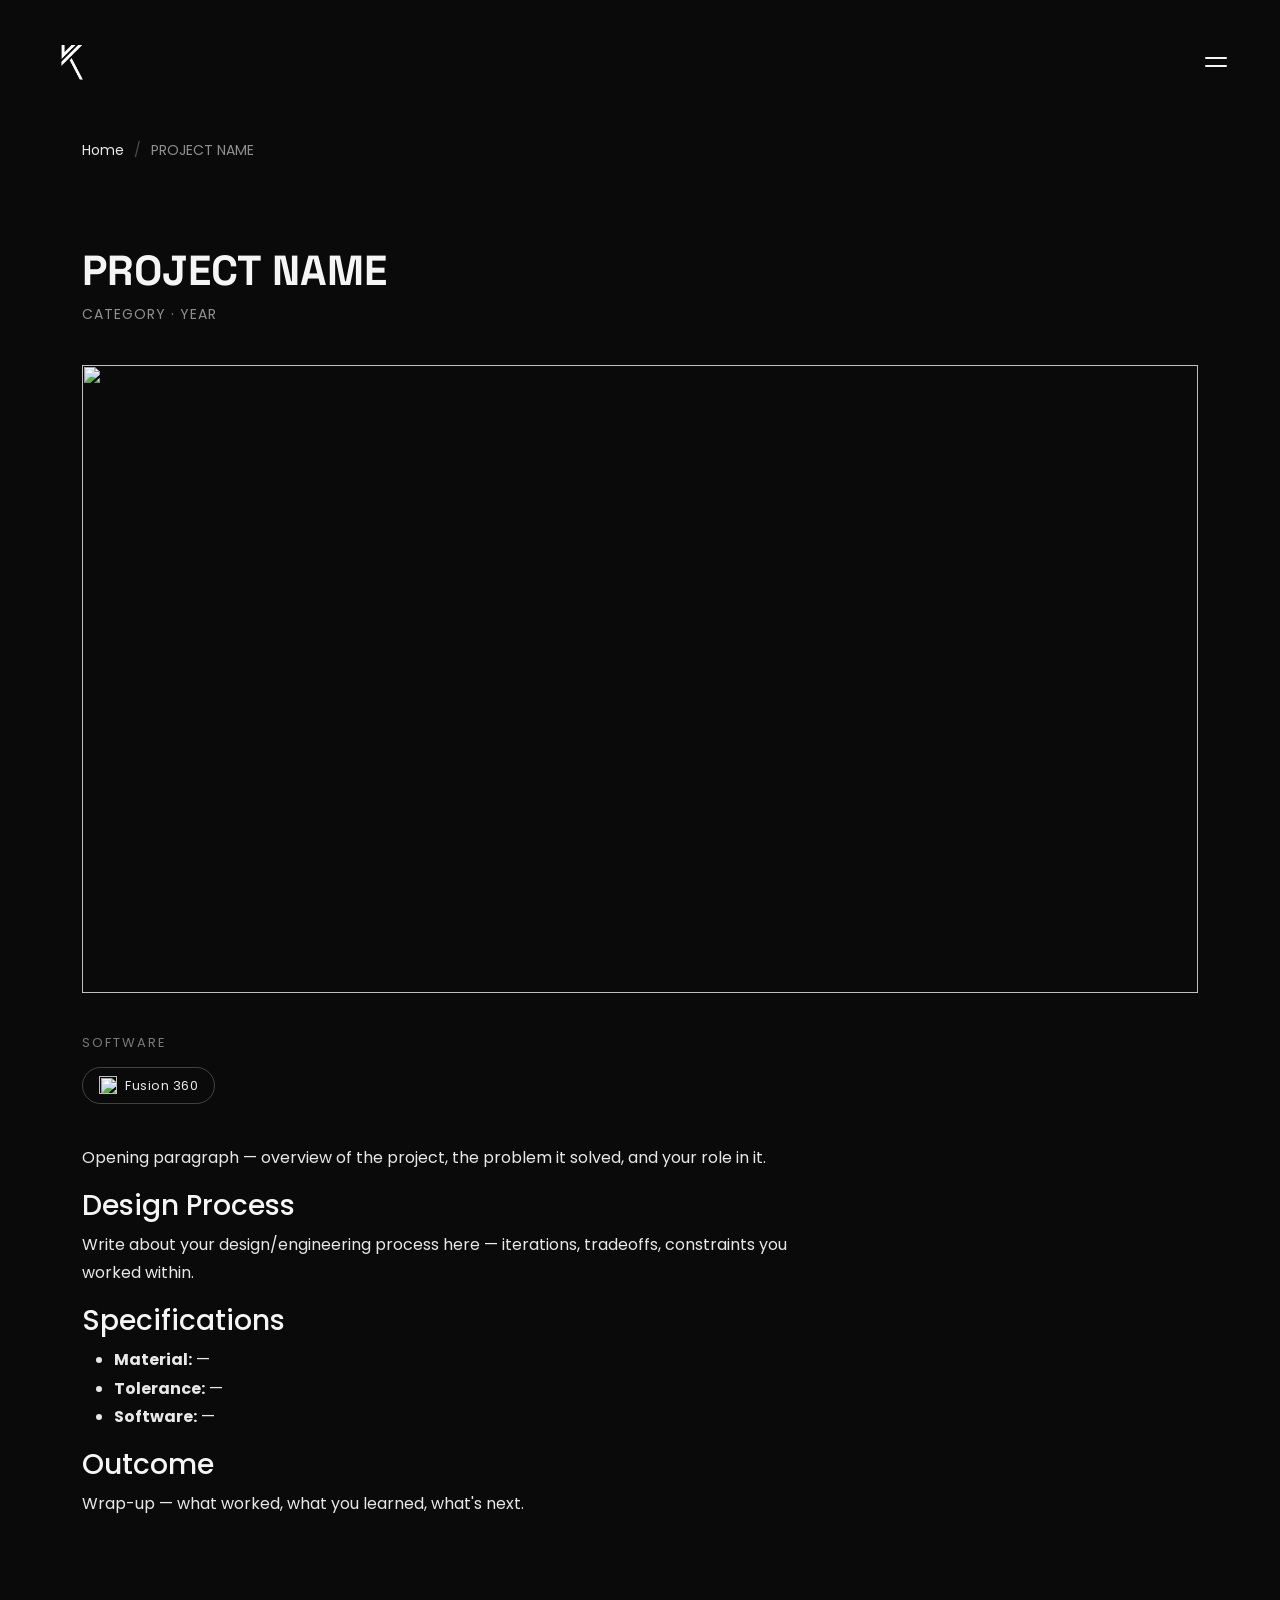
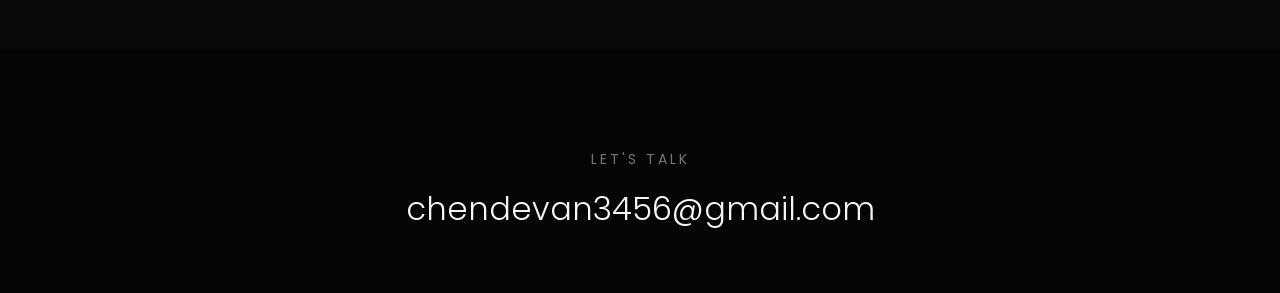
==== projects/meche-1.html @ ee8c054a "Adding New Section" ====
<!DOCTYPE html>
<html lang="en">

<head>
  <meta charset="utf-8">
  <meta content="width=device-width, initial-scale=1.0" name="viewport">
  <title>PROJECT NAME - Devan Chen - Portfolio</title>

  <!-- Favicons -->
  <link href="../assets/img/favicon.png" rel="icon">

  <!-- Fonts -->
  <link href="https://fonts.googleapis.com" rel="preconnect">
  <link href="https://fonts.googleapis.com/css2?family=Space+Grotesk:wght@400;500;700&display=swap" rel="stylesheet">
  <link href="https://fonts.gstatic.com" rel="preconnect" crossorigin>
  <link href="https://fonts.googleapis.com/css2?family=Poppins:ital,wght@0,100;0,200;0,300;0,400;0,500;0,600;0,700;0,800;0,900;1,100;1,200;1,300;1,400;1,500;1,600;1,700;1,800;1,900&display=swap" rel="stylesheet">

  <!-- Vendor CSS Files -->
  <link href="../assets/vendor/bootstrap/css/bootstrap.min.css" rel="stylesheet">
  <link href="../assets/vendor/bootstrap-icons/bootstrap-icons.css" rel="stylesheet">
  <link href="../assets/vendor/aos/aos.css" rel="stylesheet">

  <!-- Main CSS File -->
  <link href="../assets/css/main.css" rel="stylesheet">
</head>

<body>

  <header id="header" class="header">
    <div class="header-inner">
      <a href="../index.html" class="logo">
        <img src="../assets/img/logo.png" alt="Devan Chen">
      </a>

      <button id="menuToggle" class="menu-toggle" aria-label="Menu">
        <svg width="32" height="32" viewBox="0 0 32 32">
          <line class="line line1" x1="6" y1="12" x2="26" y2="12"></line>
          <line class="line line2" x1="6" y1="20" x2="26" y2="20"></line>
        </svg>
      </button>
    </div>
  </header>

  <div id="menuOverlay" class="menu-overlay">
    <nav class="overlay-nav">
      <a href="../index.html#hero">Home</a>
      <a href="../index.html#meche-projects">MechE</a>
      <a href="../index.html#portfolio">CGI</a>
      <a href="../index.html#footer">Contact</a>
    </nav>
  </div>


  <main class="main">

    <div class="page-title">
      <div class="container">
        <nav class="breadcrumbs">
          <ol>
            <li><a href="../index.html">Home</a></li>
            <li class="current">PROJECT NAME</li>
          </ol>
        </nav>
      </div>
    </div>

    <section class="project-detail section">
      <div class="container">

        <h1 class="project-detail-title">PROJECT NAME</h1>
        <p class="project-detail-meta">CATEGORY &middot; YEAR</p>

        <div class="project-detail-hero">
          <img src="../assets/img/portfolio/PROJECT-still.jpg" alt="">
        </div>

        <div class="project-detail-software">
          <span class="software-label">Software</span>
          <div class="software-list">
            <a href="https://www.autodesk.com/products/fusion-360" target="_blank" rel="noopener" class="software-pill">
              <img src="../assets/img/icons/Fusion360.svg" alt="">
              <span>Fusion 360</span>
            </a>
            <!-- add one <a class="software-pill"> per software used -->
          </div>
        </div>

        <div class="project-detail-body">
          <p>
            Opening paragraph — overview of the project, the problem it solved, and your role in it.
          </p>

          <h3 class="project-detail-subhead">Design Process</h3>
          <p>
            Write about your design/engineering process here — iterations, tradeoffs, constraints you worked within.
          </p>

          <h3 class="project-detail-subhead">Specifications</h3>
          <ul class="project-detail-specs">
            <li><strong>Material:</strong> —</li>
            <li><strong>Tolerance:</strong> —</li>
            <li><strong>Software:</strong> —</li>
          </ul>

          <h3 class="project-detail-subhead">Outcome</h3>
          <p>
            Wrap-up — what worked, what you learned, what's next.
          </p>
        </div>

        <div class="project-detail-gallery">
          <img src="../assets/img/portfolio/PROJECT-gallery-1.jpg" alt="">
          <img src="../assets/img/portfolio/PROJECT-gallery-2.jpg" alt="">
          <!-- add as many <img> lines as needed, no limit -->
        </div>

      </div>
    </section>

  </main>

  <footer id="footer" class="footer" data-aos="fade-up">
    <div class="container">
      <div class="footer-contact">
        <p>Let's talk</p>
        <a href="mailto:chendevan3456@gmail.com">chendevan3456@gmail.com</a>
      </div>
    </div>
  </footer>

  <a href="#" id="scroll-top" class="scroll-top d-flex align-items-center justify-content-center"><i class="bi bi-arrow-up-short"></i></a>

  <div id="preloader"></div>

  <script src="../assets/vendor/bootstrap/js/bootstrap.bundle.min.js"></script>
  <script src="../assets/vendor/aos/aos.js"></script>
  <script src="../assets/js/main.js"></script>

</body>

</html>
---- assets/css/main.css ----
/* Fonts */
:root {
  --default-font: "Poppins", sans-serif;
  --heading-font: "Poppins", sans-serif;
}

/* Global Colors - The following color variables are used throughout the website. Updating them here will change the color scheme of the entire website */
:root {
  --background-color: #0a0a0a;
  --default-color: #e8e8e8;
  --heading-color: #f5f5f5;
  --accent-color: #ffffff;
  --surface-color: #141414;
  --contrast-color: #0a0a0a;
}

/* Color Presets - These classes override global colors when applied to any section or element, providing reuse of the sam color scheme. */

.light-background {
  --background-color: #141414;
  --surface-color: #1a1a1a;
}

.dark-background {
  --background-color: #0a0a0a;
  --default-color: #e8e8e8;
  --heading-color: #f5f5f5;
  --surface-color: #141414;
  --contrast-color: #0a0a0a;
}

/* Smooth scroll */
:root {
  scroll-behavior: smooth;
}

#updates {
  --background-color: #161616;
}

#footer {
  --background-color: #050505;
}

/*--------------------------------------------------------------
# General Styling & Shared Classes
--------------------------------------------------------------*/
body {
  color: var(--default-color);
  background-color: var(--background-color);
  font-family: var(--default-font);
}

a {
  color: var(--accent-color);
  text-decoration: none;
  transition: 0.3s;
}

a:hover {
  color: color-mix(in srgb, var(--accent-color), transparent 25%);
  text-decoration: none;
}

h1,
h2,
h3,
h4,
h5,
h6 {
  color: var(--heading-color);
  font-family: var(--heading-font);
}

/*--------------------------------------------------------------
# Global Header
--------------------------------------------------------------*/
.header {
  position: absolute;
  top: 0;
  left: 0;
  width: 100%;
  z-index: 1002;
  padding: 30px 40px;
}

.header .header-inner {
  display: flex;
  align-items: center;
  justify-content: space-between;
}

.header .logo img {
  height: 64px;
  display: block;
}

/*-----------
Menu
-----------*/
.menu-toggle {
  background: none;
  border: none;
  cursor: pointer;
  padding: 8px;
  z-index: 1001;
  position: relative;
}

.menu-toggle .line {
  stroke: var(--heading-color);
  stroke-width: 2;
  stroke-linecap: round;
  transform-box: fill-box;
  transform-origin: center;
  transition: transform 0.4s ease, opacity 0.4s ease;
}

/* X state, applied when toggle has .active */
.menu-toggle.active .line1 {
  transform: translateY(4px) rotate(45deg);
}

.menu-toggle.active .line2 {
  transform: translateY(-4px) rotate(-45deg);
}


.menu-overlay {
  position: fixed;
  inset: 0;
  background: var(--background-color);
  z-index: 1000;
  display: flex;
  align-items: center;
  justify-content: center;
  opacity: 0;
  visibility: hidden;
  transition: opacity 0.5s ease, visibility 0.5s ease;
}

.menu-overlay.active {
  opacity: 1;
  visibility: visible;
}

.overlay-nav {
  display: flex;
  flex-direction: column;
  align-items: center;
  gap: 30px;
}

.overlay-nav a {
  font-size: 42px;
  font-weight: 300;
  letter-spacing: 2px;
  text-transform: uppercase;
  color: var(--heading-color);
  opacity: 0;
  transform: translateY(20px);
  transition: opacity 0.5s ease, transform 0.5s ease, color 0.3s ease;
}

.overlay-nav a:hover {
  color: color-mix(in srgb, var(--heading-color), transparent 40%);
}

.menu-overlay.active .overlay-nav a {
  opacity: 1;
  transform: translateY(0);
}

.menu-overlay.active .overlay-nav a:nth-child(1) { transition-delay: 0.1s; }
.menu-overlay.active .overlay-nav a:nth-child(2) { transition-delay: 0.2s; }
.menu-overlay.active .overlay-nav a:nth-child(3) { transition-delay: 0.3s; }


/*-----------
Sidebar
-----------*/
.edge-sidebar {
  position: fixed;
  top: 50%;
  left: 0;
  transform: translate(-100%, -50%);
  display: flex;
  flex-direction: column;
  gap: 24px;
  padding: 20px 14px;
  background: color-mix(in srgb, var(--background-color), transparent 40%);
  border-radius: 0 8px 8px 0;
  z-index: 998;
  transition: transform 0.4s ease;
}

.edge-sidebar.visible {
  transform: translate(0, -50%);
}

.edge-sidebar a {
  font-size: 20px;
  color: var(--default-color);
  transition: color 0.3s ease;
}

.edge-sidebar a:hover {
  color: var(--heading-color);
}

.edge-sidebar {
  background: color-mix(in srgb, var(--background-color), transparent 40%);
  backdrop-filter: blur(10px);
  -webkit-backdrop-filter: blur(10px); /* Safari support */
}


/*--------------------------------------------------------------
# Global Footer
--------------------------------------------------------------*/
.footer {
  color: var(--default-color);
  background-color: var(--background-color);
  padding: 100px 0 60px 0;
  position: relative;
  text-align: center;
}

.footer-contact p {
  font-size: 14px;
  letter-spacing: 3px;
  text-transform: uppercase;
  color: color-mix(in srgb, var(--default-color), transparent 50%);
  margin-bottom: 15px;
}

.footer-contact a {
  font-size: 32px;
  font-weight: 300;
  color: var(--heading-color);
  transition: 0.3s;
}

.footer-contact a:hover {
  color: color-mix(in srgb, var(--heading-color), transparent 30%);
}

@media (max-width: 768px) {
  .footer-contact a {
    font-size: 22px;
  }
}
/*--------------------------------------------------------------
# Preloader
--------------------------------------------------------------*/
#preloader {
  position: fixed;
  inset: 0;
  z-index: 999999;
  overflow: hidden;
  background: var(--background-color);
  transition: all 0.6s ease-out;
}

#preloader:before {
  content: "";
  position: fixed;
  top: calc(50% - 30px);
  left: calc(50% - 30px);
  border: 6px solid #ffffff;
  border-color: var(--accent-color) transparent var(--accent-color) transparent;
  border-radius: 50%;
  width: 60px;
  height: 60px;
  animation: animate-preloader 1.5s linear infinite;
}

@keyframes animate-preloader {
  0% {
    transform: rotate(0deg);
  }

  100% {
    transform: rotate(360deg);
  }
}

/*--------------------------------------------------------------
# Scroll Top Button
--------------------------------------------------------------*/
.scroll-top {
  position: fixed;
  visibility: hidden;
  opacity: 0;
  right: 15px;
  bottom: -15px;
  z-index: 99999;
  background-color: var(--accent-color);
  width: 44px;
  height: 44px;
  border-radius: 50px;
  transition: all 0.4s;
}

.scroll-top i {
  font-size: 24px;
  color: var(--contrast-color);
  line-height: 0;
}

.scroll-top:hover {
  background-color: color-mix(in srgb, var(--accent-color), transparent 20%);
  color: var(--contrast-color);
}

.scroll-top.active {
  visibility: visible;
  opacity: 1;
  bottom: 15px;
}

/*--------------------------------------------------------------
# Disable aos animation delay on mobile devices
--------------------------------------------------------------*/
@media screen and (max-width: 768px) {
  [data-aos-delay] {
    transition-delay: 0 !important;
  }
}

/*--------------------------------------------------------------
# Global Page Titles & Breadcrumbs
--------------------------------------------------------------*/
.page-title {
  color: var(--default-color);
  background-color: var(--background-color);
  padding: 25px 0;
  padding-top: 140px;
  position: relative;
}

.page-title h1 {
  font-size: 24px;
  font-weight: 700;
}

.page-title .breadcrumbs ol {
  display: flex;
  flex-wrap: wrap;
  list-style: none;
  padding: 0;
  margin: 0;
  font-size: 14px;
  font-weight: 400;
}

.page-title .breadcrumbs ol li+li {
  padding-left: 10px;
}

.page-title .breadcrumbs ol li+li::before {
  content: "/";
  display: inline-block;
  padding-right: 10px;
  color: color-mix(in srgb, var(--default-color), transparent 70%);
}

/*--------------------------------------------------------------
# Global Sections
--------------------------------------------------------------*/
section,
.section {
  color: var(--default-color);
  background-color: var(--background-color);
  padding: 60px 0;
  overflow: clip;
}

/*--------------------------------------------------------------
# Global Section Titles
--------------------------------------------------------------*/
.section-title {
  padding-bottom: 60px;
  position: relative;
}

.section-title h2 {
  font-size: 32px;
  font-weight: 700;
  margin-bottom: 20px;
  padding-bottom: 20px;
  position: relative;
}

.section-title h2:after {
  content: "";
  position: absolute;
  display: block;
  width: 50px;
  height: 3px;
  background: var(--accent-color);
  left: 0;
  bottom: 0;
}

.section-title p {
  margin-bottom: 0;
}





/*--------------------------------------------------------------
# Hero Section
--------------------------------------------------------------*/
.hero {
  width: 100%;
  min-height: 100vh;
  position: relative;
  padding: 80px 0;
  display: flex;
  align-items: center;
  justify-content: center;
}

.hero img,
.hero video {
  position: absolute;
  inset: 0;
  display: block;
  width: 100%;
  height: 100%;
  object-fit: cover;
  z-index: 1;
}

.hero:before {
  content: "";
  background: color-mix(in srgb, var(--background-color), transparent 55%);
  position: absolute;
  inset: 0;
  z-index: 2;
}

.hero .container {
  position: relative;
  z-index: 3;
}

.hero h2 {
  font-family: "Space Grotesk", sans-serif;
  font-weight: 700;
  margin: 0;
  font-size: 70px;
  letter-spacing: 1px;
  text-transform: none;
}

.hero p {
  margin: 15px 0 0 0;
  font-size: 20px;
  font-weight: 300;
  letter-spacing: 1px;
}


@media (max-width: 768px) {
  .hero h2 {
    font-size: 32px;
  }

  .hero p {
    font-size: 20px;
  }
}

.role-cycle {
  position: relative;
  display: inline-block;
  min-width: 240px;
  height: 1.3em;
  vertical-align: bottom;
}

.role-cycle .role {
  position: absolute;
  left: 0;
  top: 0;
  white-space: nowrap;
  border-bottom: 2px solid var(--accent-color);
  clip-path: inset(0 100% 0 0);
  opacity: 0;
  animation: role-cycle 6s linear infinite;
}

.role-cycle .role:nth-child(1) { animation-delay: 0s; }
.role-cycle .role:nth-child(2) { animation-delay: 3s; }

@keyframes role-cycle {
  0%   { clip-path: inset(0 100% 0 0); opacity: 1; }
  12%  { clip-path: inset(0 0 0 0);    opacity: 1; }
  37%  { clip-path: inset(0 0 0 0);    opacity: 1; }
  50%  { clip-path: inset(0 0 0 100%); opacity: 1; }
  51%  { opacity: 0; }
  100% { opacity: 0; }
}


/*--------------------------------------------------------------
# Skills Section
--------------------------------------------------------------*/
.skill-scroll {
  overflow-x: auto;
  overflow-y: hidden;
  scrollbar-width: none; /* hides scrollbar on Firefox */
}

.skill-scroll::-webkit-scrollbar {
  display: none; /* hides scrollbar on Chrome/Safari */
}

.skill-tags {
  display: flex;
  flex-wrap: nowrap;
  gap: 14px;
  width: max-content;
  padding: 4px 2px;
}

.skill-tag {
  padding: 10px 22px;
  border: 1px solid color-mix(in srgb, var(--default-color), transparent 70%);
  border-radius: 30px;
  font-size: 14px;
  letter-spacing: 1px;
  text-transform: uppercase;
  color: var(--default-color);
  white-space: nowrap;
  transition: all 0.3s ease;
}

.skill-tag:hover {
  border-color: var(--accent-color);
  color: var(--heading-color);
}


/*--------------------------------------------------------------
#  Section
--------------------------------------------------------------*/

.project-tile {
  position: relative;
  display: block;
  overflow: hidden;
  aspect-ratio: 16 / 10;
}

.project-still,
.project-video {
  position: absolute;
  inset: 0;
  width: 100%;
  height: 100%;
  object-fit: cover;
  transition: opacity 0.4s ease;
}

.project-video {
  opacity: 0;
}

.project-tile:hover .project-still {
  opacity: 0;
}

.project-tile:hover .project-video {
  opacity: 1;
}

.project-overlay {
  position: absolute;
  inset: 0;
  display: flex;
  align-items: flex-end;
  padding: 24px;
  background: linear-gradient(to top, rgba(0,0,0,0.6), transparent 60%);
  opacity: 0;
  transition: opacity 0.4s ease;
}

.project-tile:hover .project-overlay {
  opacity: 1;
}

.project-overlay span {
  font-size: 22px;
  font-weight: 700;
  color: #ffffff;
  text-transform: uppercase;
  letter-spacing: 1px;
}



/*--------------------------------------------------------------
# Updates
--------------------------------------------------------------*/
.update-tile {
  position: relative;
  display: block;
  overflow: hidden;
  aspect-ratio: 4 / 3;
  border-radius: 4px;
}

.update-tile img {
  width: 100%;
  height: 100%;
  object-fit: cover;
  filter: grayscale(40%);
  transition: filter 0.3s ease, transform 0.3s ease;
}

.update-tile:hover img {
  filter: grayscale(0%);
  transform: scale(1.03);
}

.update-info {
  position: absolute;
  bottom: 0;
  left: 0;
  right: 0;
  padding: 14px;
  background: rgba(0,0,0,0.5);
}

.update-date {
  display: block;
  font-size: 11px;
  letter-spacing: 1px;
  text-transform: uppercase;
  color: color-mix(in srgb, var(--default-color), transparent 30%);
  margin-bottom: 4px;
}

.update-info p {
  margin: 0;
  font-size: 14px;
  font-weight: 400;
  color: var(--default-color);
}

/*--------------------------------------------------------------
# Project Detail Page
--------------------------------------------------------------*/
.project-detail-title {
  font-family: "Space Grotesk", sans-serif;
  font-weight: 700;
  font-size: 42px;
  margin-bottom: 8px;
}

.project-detail-meta {
  color: color-mix(in srgb, var(--default-color), transparent 40%);
  font-size: 14px;
  letter-spacing: 1px;
  text-transform: uppercase;
  margin-bottom: 40px;
}

.project-detail-hero {
  width: 100%;
  aspect-ratio: 16 / 9;
  overflow: hidden;
  margin-bottom: 40px;
}

.project-detail-hero video,
.project-detail-hero img {
  width: 100%;
  height: 100%;
  object-fit: cover;
  display: block;
}

.project-detail-body {
  max-width: 720px;
  margin-bottom: 50px;
  font-size: 16px;
  line-height: 1.8;
  color: var(--default-color);
}

.project-detail-gallery {
  display: flex;
  flex-direction: column;
  gap: 20px;
}

.project-detail-gallery img {
  width: 100%;
  display: block;
}


.project-detail-software {
  margin-bottom: 40px;
}

.software-label {
  display: block;
  font-size: 13px;
  letter-spacing: 2px;
  text-transform: uppercase;
  color: color-mix(in srgb, var(--default-color), transparent 50%);
  margin-bottom: 14px;
}

.software-list {
  display: flex;
  flex-wrap: wrap;
  gap: 12px;
}

.software-pill {
  display: flex;
  align-items: center;
  gap: 8px;
  padding: 8px 16px;
  border: 1px solid color-mix(in srgb, var(--default-color), transparent 75%);
  border-radius: 30px;
  transition: all 0.3s ease;
}

.software-pill:hover {
  border-color: var(--accent-color);
  background: color-mix(in srgb, var(--accent-color), transparent 95%);
}

.software-pill img {
  width: 18px;
  height: 18px;
  object-fit: contain;
}

.software-pill span {
  font-size: 13px;
  color: var(--default-color);
  letter-spacing: 0.5px;
}


.breadcrumbs ol li a {
  color: var(--default-color);
  transition: color 0.3s ease;
}

.breadcrumbs ol li a:hover {
  color: var(--heading-color);
}

.breadcrumbs ol li.current {
  color: color-mix(in srgb, var(--default-color), transparent 40%);
}




.project-tile--static img {
  position: absolute;
  inset: 0;
  width: 100%;
  height: 100%;
  object-fit: cover;
}
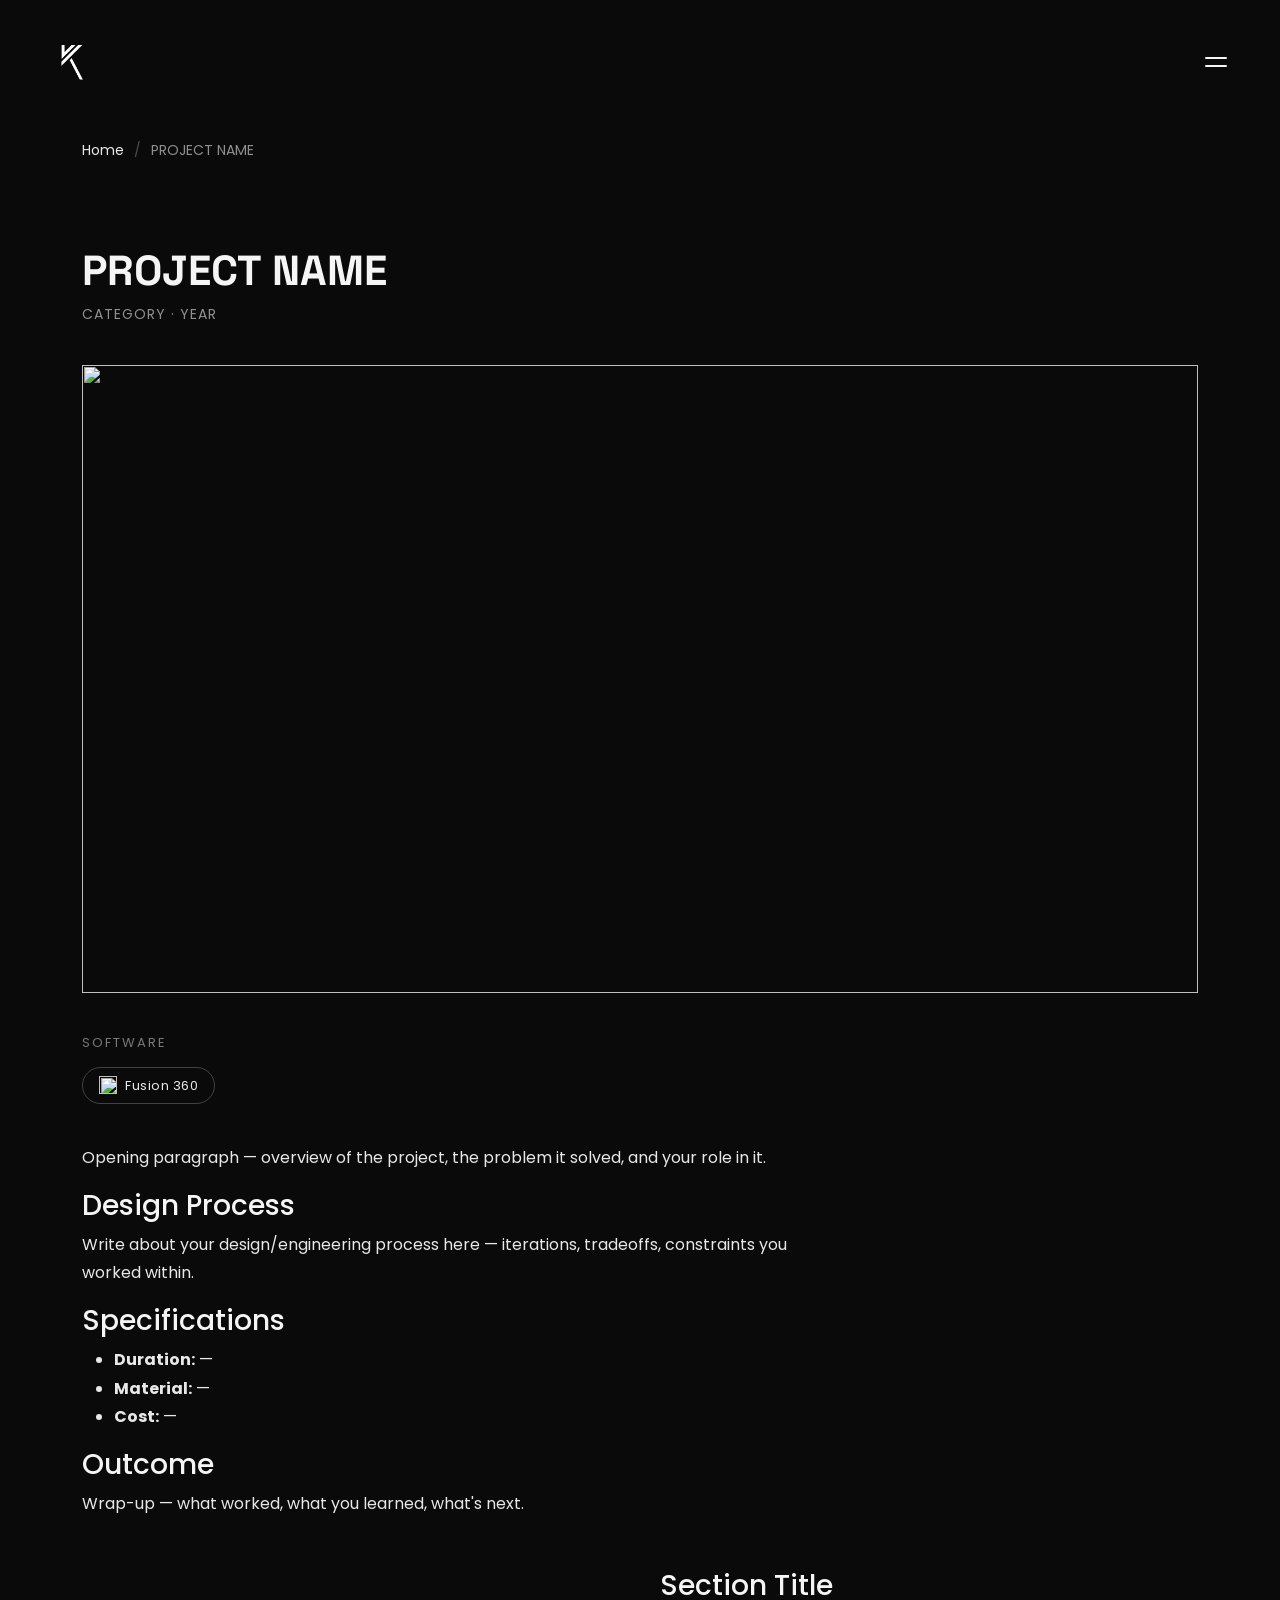
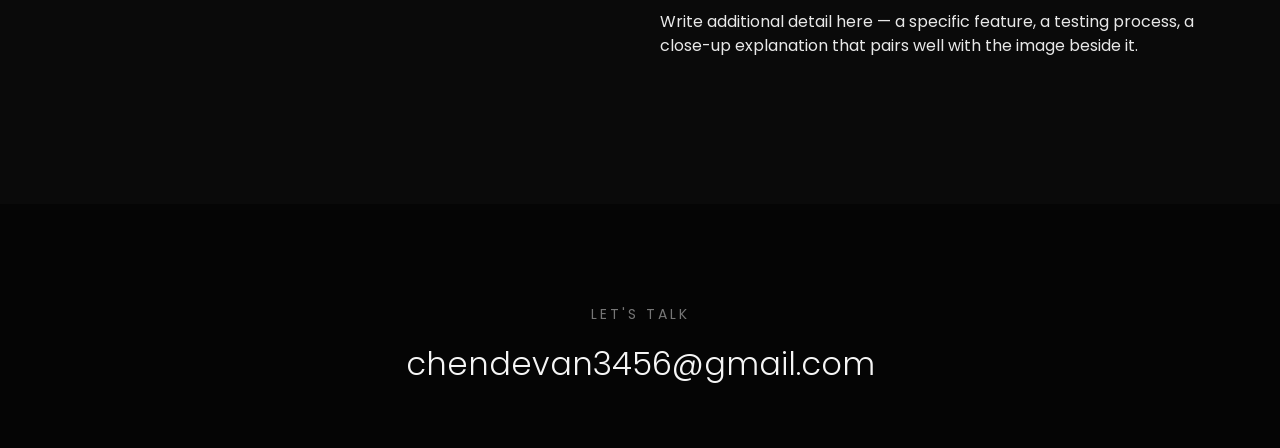
==== commit 152fb461: "Fixed MechE Subpage" ====
--- a/projects/meche-1.html
+++ b/projects/meche-1.html
@@ -89,7 +89,7 @@
           <p>
             Opening paragraph — overview of the project, the problem it solved, and your role in it.
           </p>
-
+          
           <h3 class="project-detail-subhead">Design Process</h3>
           <p>
             Write about your design/engineering process here — iterations, tradeoffs, constraints you worked within.
@@ -97,9 +97,9 @@
 
           <h3 class="project-detail-subhead">Specifications</h3>
           <ul class="project-detail-specs">
+            <li><strong>Duration:</strong> —</li>
             <li><strong>Material:</strong> —</li>
-            <li><strong>Tolerance:</strong> —</li>
-            <li><strong>Software:</strong> —</li>
+            <li><strong>Cost:</strong> —</li>
           </ul>
 
           <h3 class="project-detail-subhead">Outcome</h3>
@@ -107,6 +107,20 @@
             Wrap-up — what worked, what you learned, what's next.
           </p>
         </div>
+
+
+        <div class="project-detail-split">
+          <div class="split-image">
+            <img src="../assets/img/portfolio/PROJECT-split.jpg" alt="">
+          </div>
+          <div class="split-text">
+            <h3 class="project-detail-subhead">Section Title</h3>
+            <p>
+              Write additional detail here — a specific feature, a testing process, a close-up explanation that pairs well with the image beside it.
+            </p>
+          </div>
+        </div>
+
 
         <div class="project-detail-gallery">
           <img src="../assets/img/portfolio/PROJECT-gallery-1.jpg" alt="">
--- a/assets/css/main.css
+++ b/assets/css/main.css
@@ -776,4 +776,30 @@
   width: 100%;
   height: 100%;
   object-fit: cover;
+}
+
+
+
+
+.project-detail-split {
+  display: grid;
+  grid-template-columns: 1fr 1fr;
+  gap: 40px;
+  align-items: center;
+  margin: 50px 0;
+}
+
+.split-image img {
+  width: 100%;
+  display: block;
+}
+
+.split-text .project-detail-subhead {
+  margin-top: 0;
+}
+
+@media (max-width: 768px) {
+  .project-detail-split {
+    grid-template-columns: 1fr;
+  }
 }
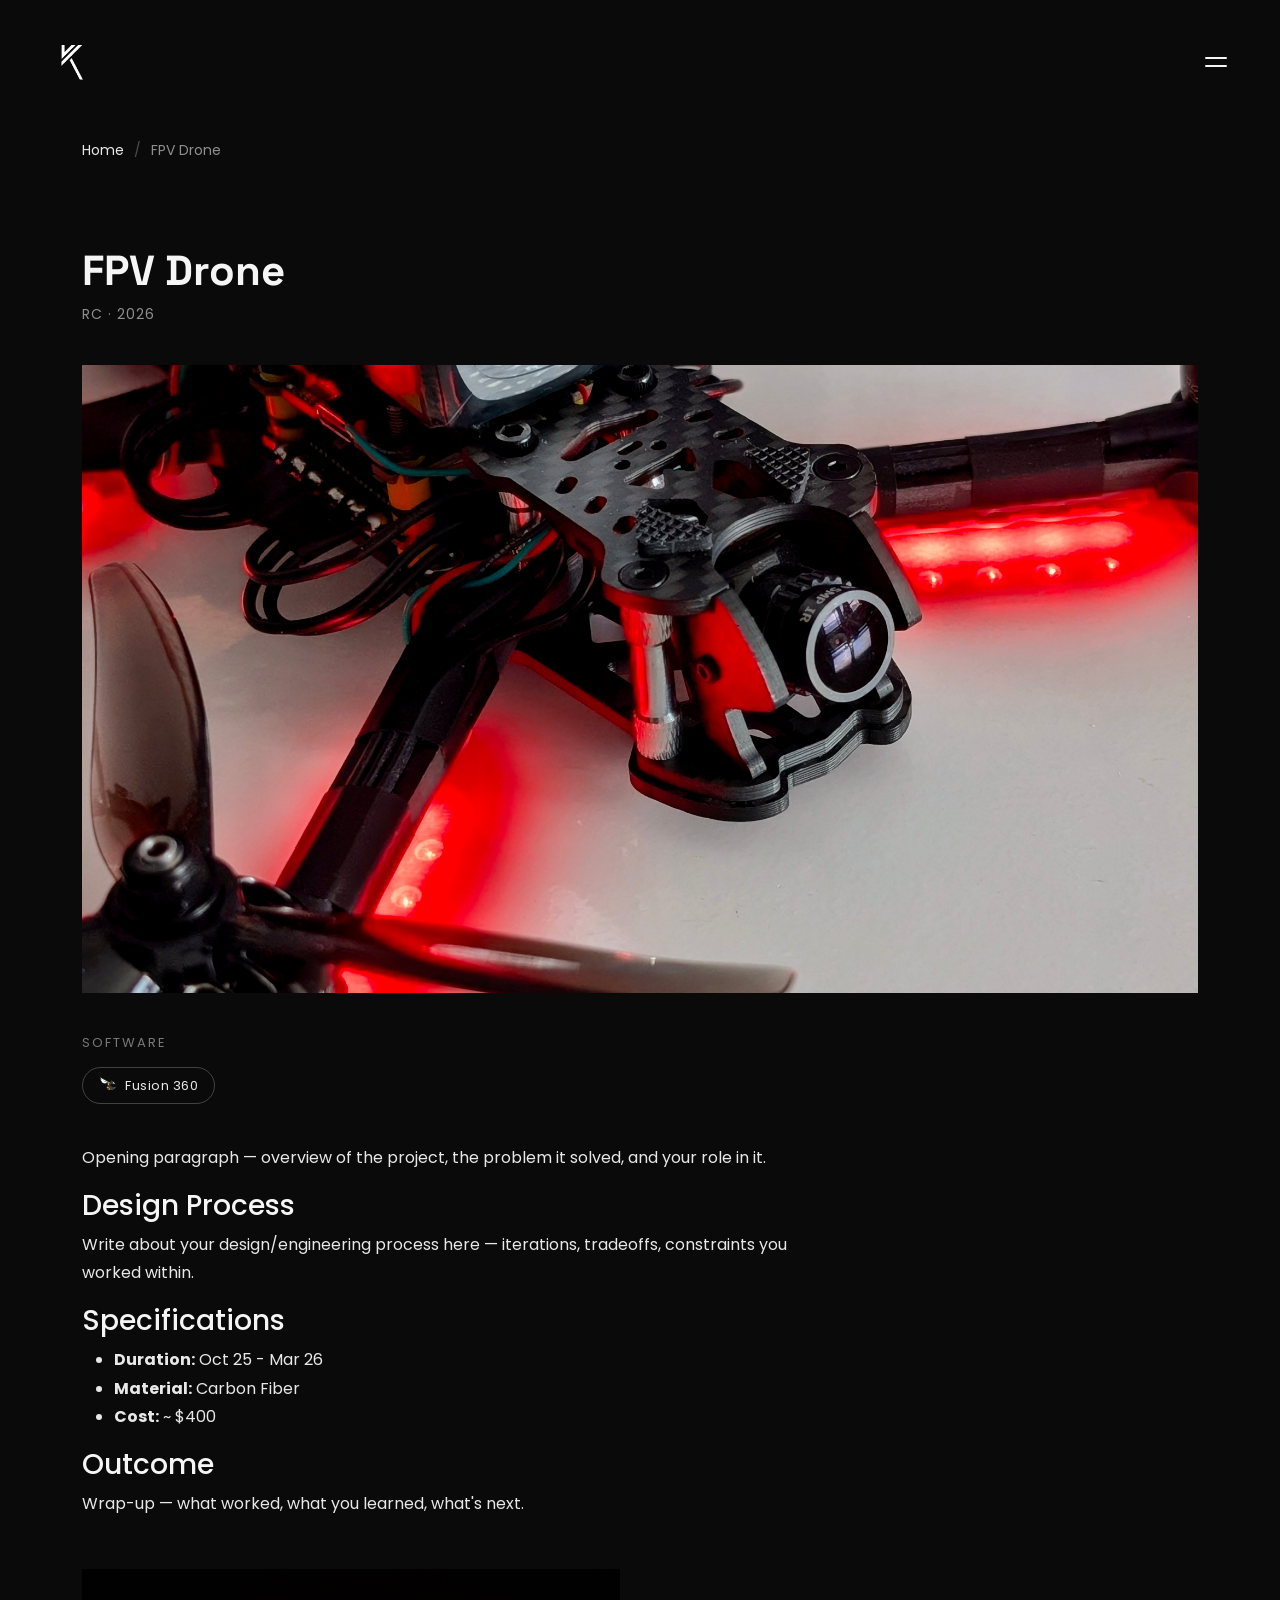
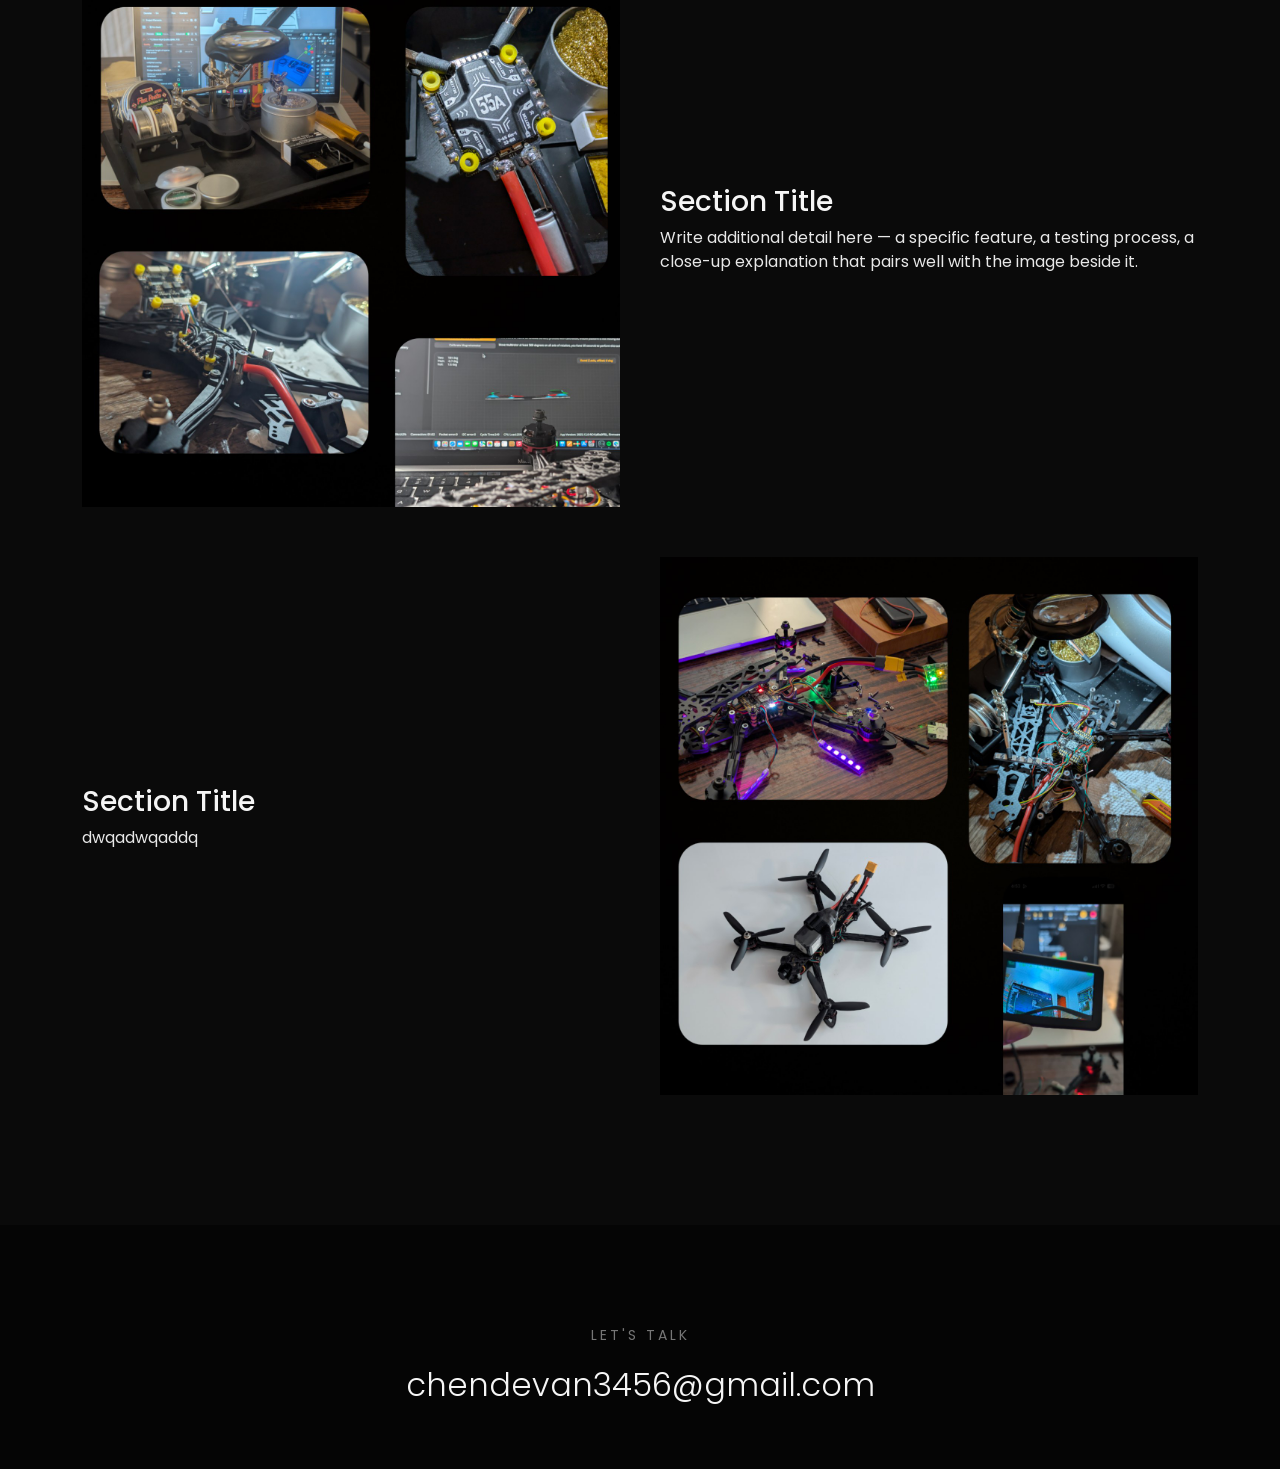
==== commit f37268cf: "Adding MechE P1" ====
--- a/projects/meche-1.html
+++ b/projects/meche-1.html
@@ -4,7 +4,7 @@
 <head>
   <meta charset="utf-8">
   <meta content="width=device-width, initial-scale=1.0" name="viewport">
-  <title>PROJECT NAME - Devan Chen - Portfolio</title>
+  <title>FPV Drone - Devan Chen - Portfolio</title>
 
   <!-- Favicons -->
   <link href="../assets/img/favicon.png" rel="icon">
@@ -58,7 +58,7 @@
         <nav class="breadcrumbs">
           <ol>
             <li><a href="../index.html">Home</a></li>
-            <li class="current">PROJECT NAME</li>
+            <li class="current">FPV Drone</li>
           </ol>
         </nav>
       </div>
@@ -67,18 +67,18 @@
     <section class="project-detail section">
       <div class="container">
 
-        <h1 class="project-detail-title">PROJECT NAME</h1>
-        <p class="project-detail-meta">CATEGORY &middot; YEAR</p>
+        <h1 class="project-detail-title">FPV Drone</h1>
+        <p class="project-detail-meta">RC &middot; 2026</p>
 
         <div class="project-detail-hero">
-          <img src="../assets/img/portfolio/PROJECT-still.jpg" alt="">
+          <img src="../assets/img/portfolio/PROJECT-still-1.jpg" alt="">
         </div>
 
         <div class="project-detail-software">
           <span class="software-label">Software</span>
           <div class="software-list">
-            <a href="https://www.autodesk.com/products/fusion-360" target="_blank" rel="noopener" class="software-pill">
-              <img src="../assets/img/icons/Fusion360.svg" alt="">
+            <a href="https://betaflight.com/" target="_blank" rel="noopener" class="software-pill">
+              <img src="../assets/img/icons/Betaflight.svg" alt="">
               <span>Fusion 360</span>
             </a>
             <!-- add one <a class="software-pill"> per software used -->
@@ -97,9 +97,9 @@
 
           <h3 class="project-detail-subhead">Specifications</h3>
           <ul class="project-detail-specs">
-            <li><strong>Duration:</strong> —</li>
-            <li><strong>Material:</strong> —</li>
-            <li><strong>Cost:</strong> —</li>
+            <li><strong>Duration:</strong> Oct 25 - Mar 26</li>
+            <li><strong>Material:</strong> Carbon Fiber</li>
+            <li><strong>Cost:</strong> ~ $400</li>
           </ul>
 
           <h3 class="project-detail-subhead">Outcome</h3>
@@ -111,7 +111,7 @@
 
         <div class="project-detail-split">
           <div class="split-image">
-            <img src="../assets/img/portfolio/PROJECT-split.jpg" alt="">
+            <img src="../assets/img/portfolio/PROJECT1-split-1.jpg" alt="">
           </div>
           <div class="split-text">
             <h3 class="project-detail-subhead">Section Title</h3>
@@ -120,6 +120,20 @@
             </p>
           </div>
         </div>
+        
+
+        <div class="project-detail-split">
+          <div class="split-text">
+            <h3 class="project-detail-subhead">Section Title</h3>
+            <p>
+              dwqadwqaddq
+            </p>
+          </div>
+          <div class="split-image">
+            <img src="../assets/img/portfolio/PROJECT1-split-2.jpg" alt="">
+          </div>
+        </div>
+
 
 
         <div class="project-detail-gallery">
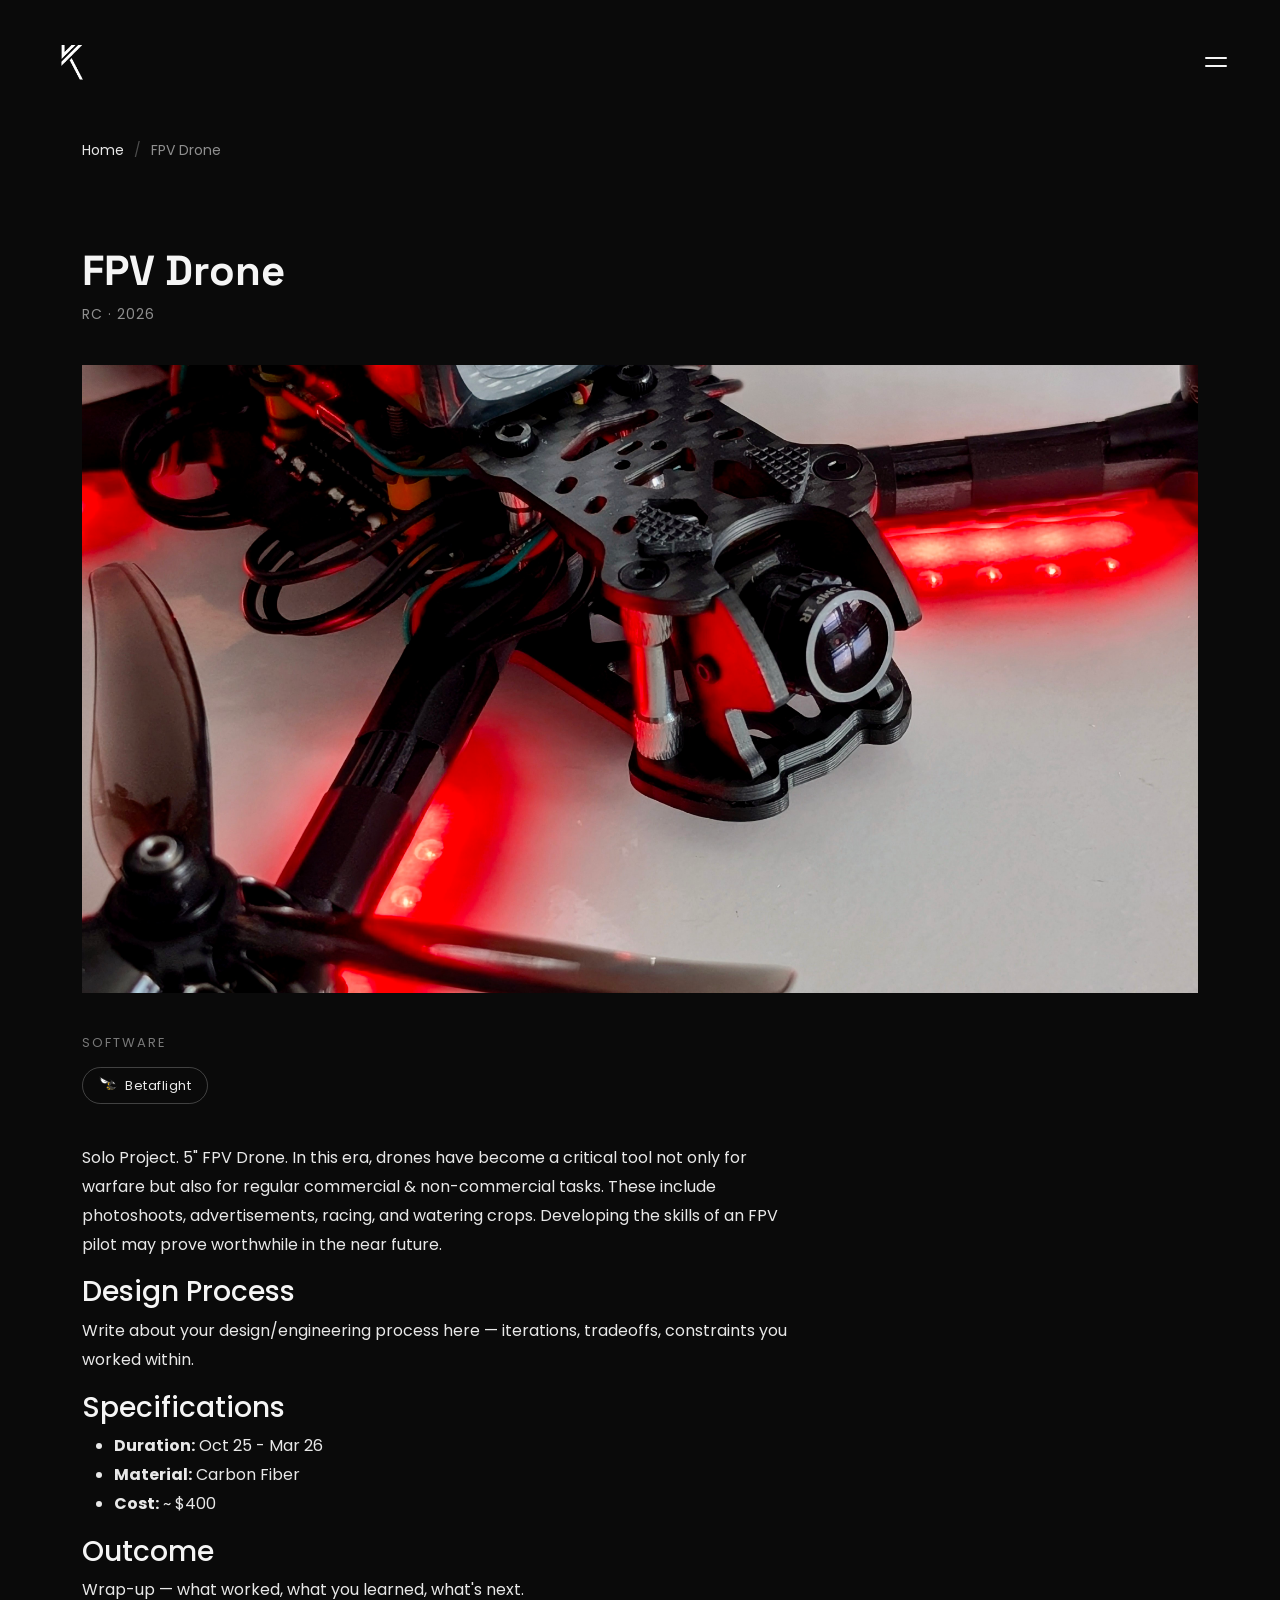
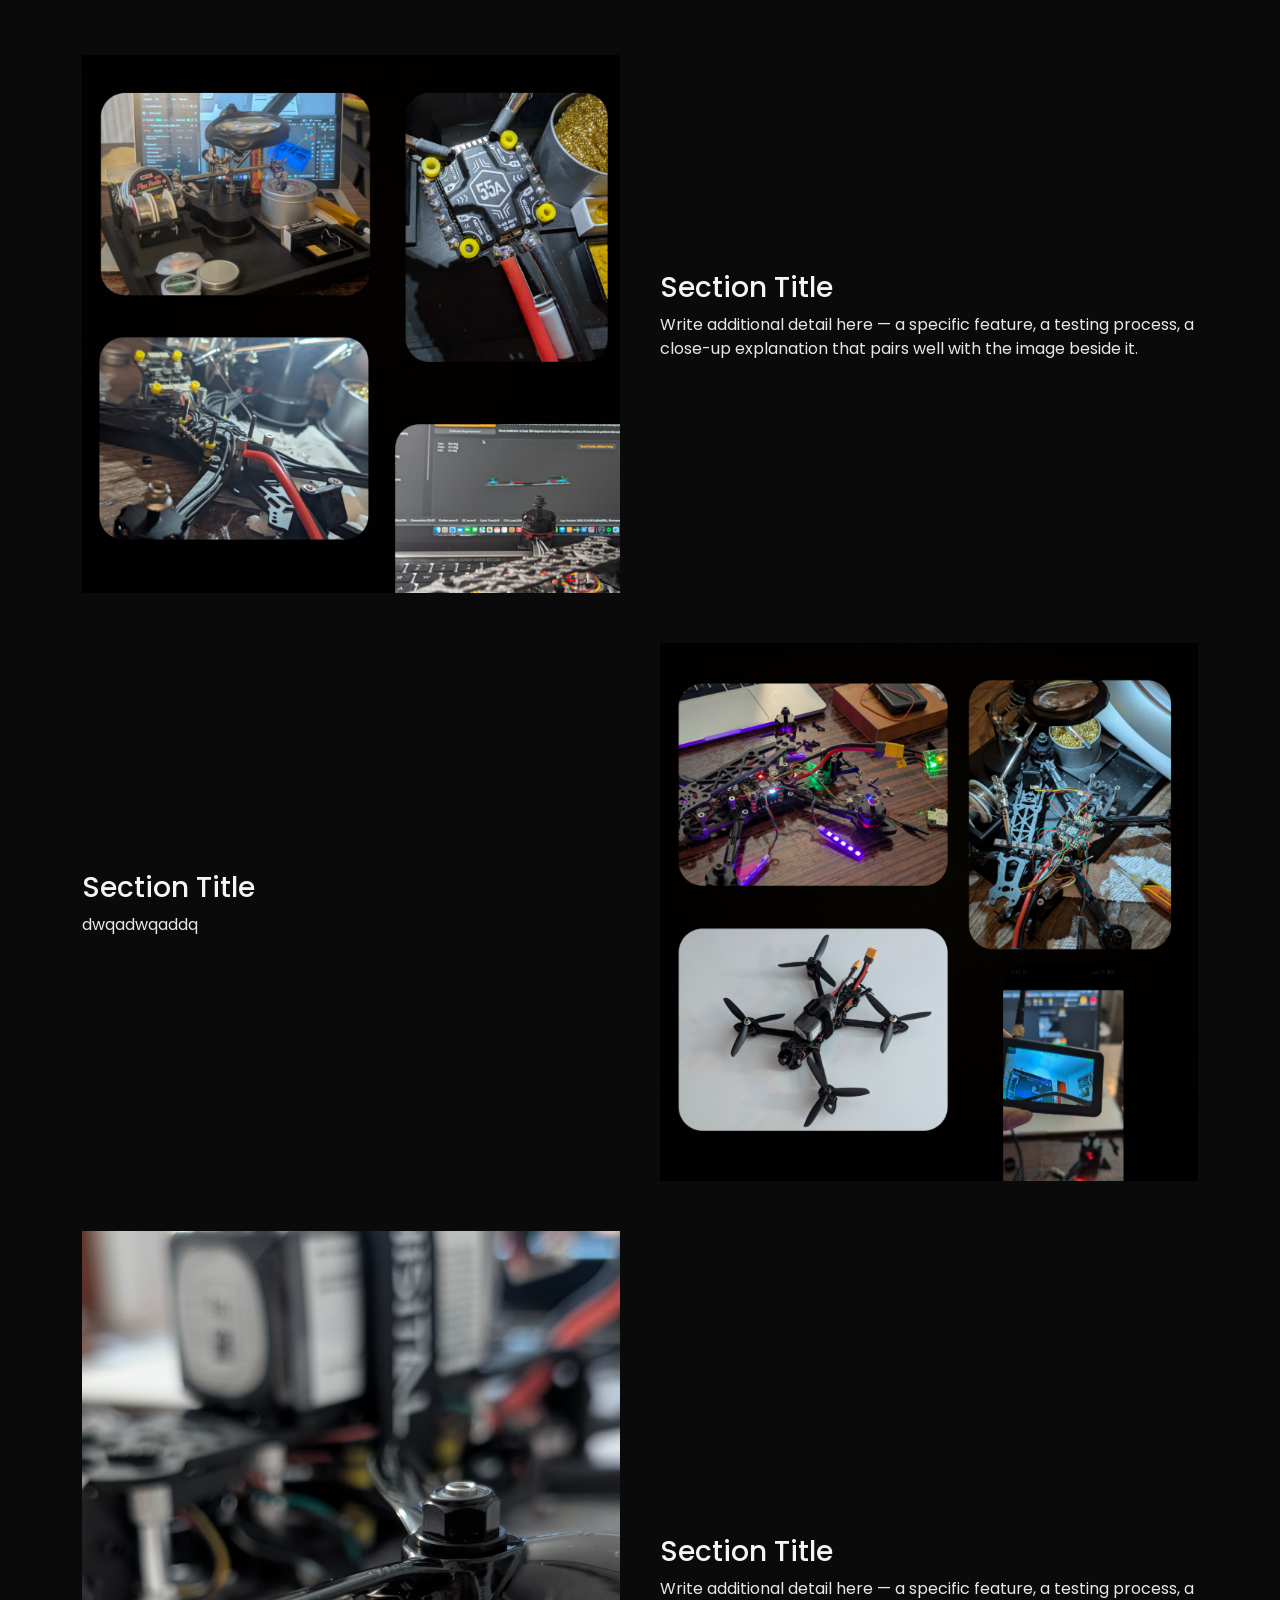
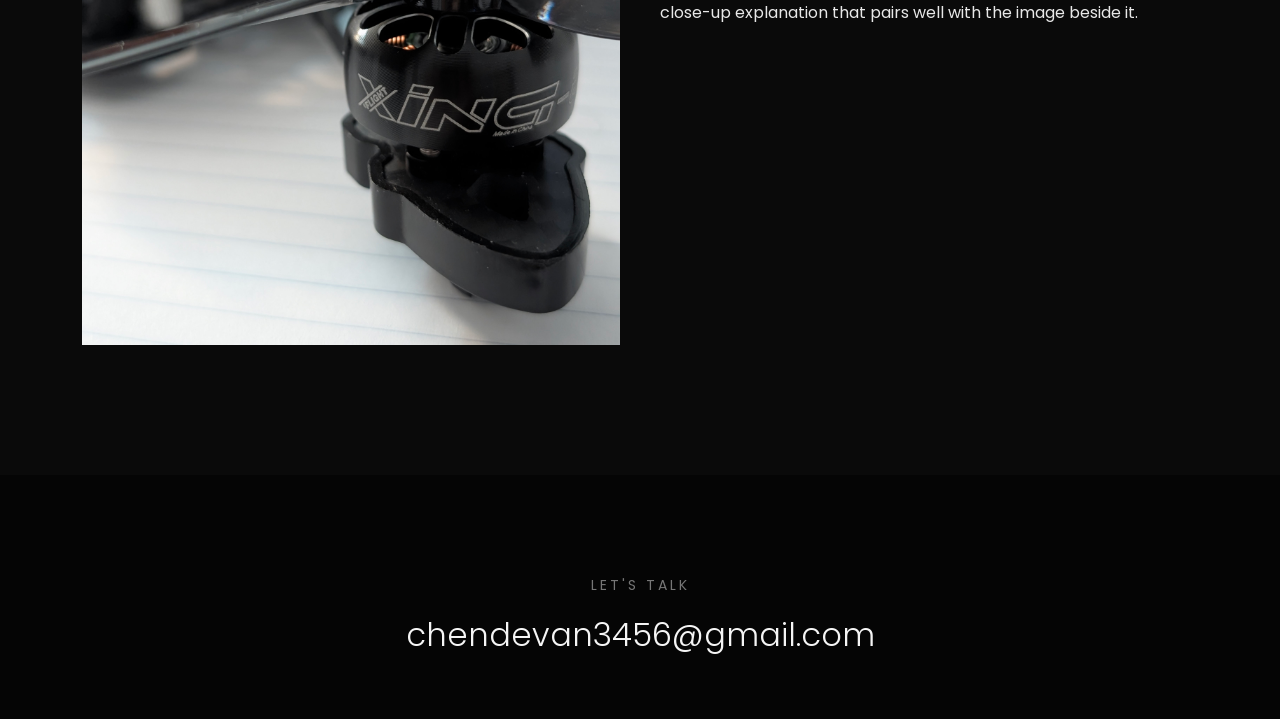
==== commit 4b8b852b: "Adding to MechE P1" ====
--- a/projects/meche-1.html
+++ b/projects/meche-1.html
@@ -79,7 +79,7 @@
           <div class="software-list">
             <a href="https://betaflight.com/" target="_blank" rel="noopener" class="software-pill">
               <img src="../assets/img/icons/Betaflight.svg" alt="">
-              <span>Fusion 360</span>
+              <span>Betaflight</span>
             </a>
             <!-- add one <a class="software-pill"> per software used -->
           </div>
@@ -87,9 +87,7 @@
 
         <div class="project-detail-body">
           <p>
-            Opening paragraph — overview of the project, the problem it solved, and your role in it.
-          </p>
-          
+            Solo Project. 5" FPV Drone. In this era, drones have become a critical tool not only for warfare but also for regular commercial & non-commercial tasks. These include photoshoots, advertisements, racing, and watering crops. Developing the skills of an FPV pilot may prove worthwhile in the near future. 
           <h3 class="project-detail-subhead">Design Process</h3>
           <p>
             Write about your design/engineering process here — iterations, tradeoffs, constraints you worked within.
@@ -134,6 +132,18 @@
           </div>
         </div>
 
+        <div class="project-detail-split">
+          <div class="split-image">
+            <img src="../assets/img/portfolio/PROJECT1-split-3.jpg" alt="">
+          </div>
+          <div class="split-text">
+            <h3 class="project-detail-subhead">Section Title</h3>
+            <p>
+              Write additional detail here — a specific feature, a testing process, a close-up explanation that pairs well with the image beside it.
+            </p>
+          </div>
+        </div>
+
 
 
         <div class="project-detail-gallery">
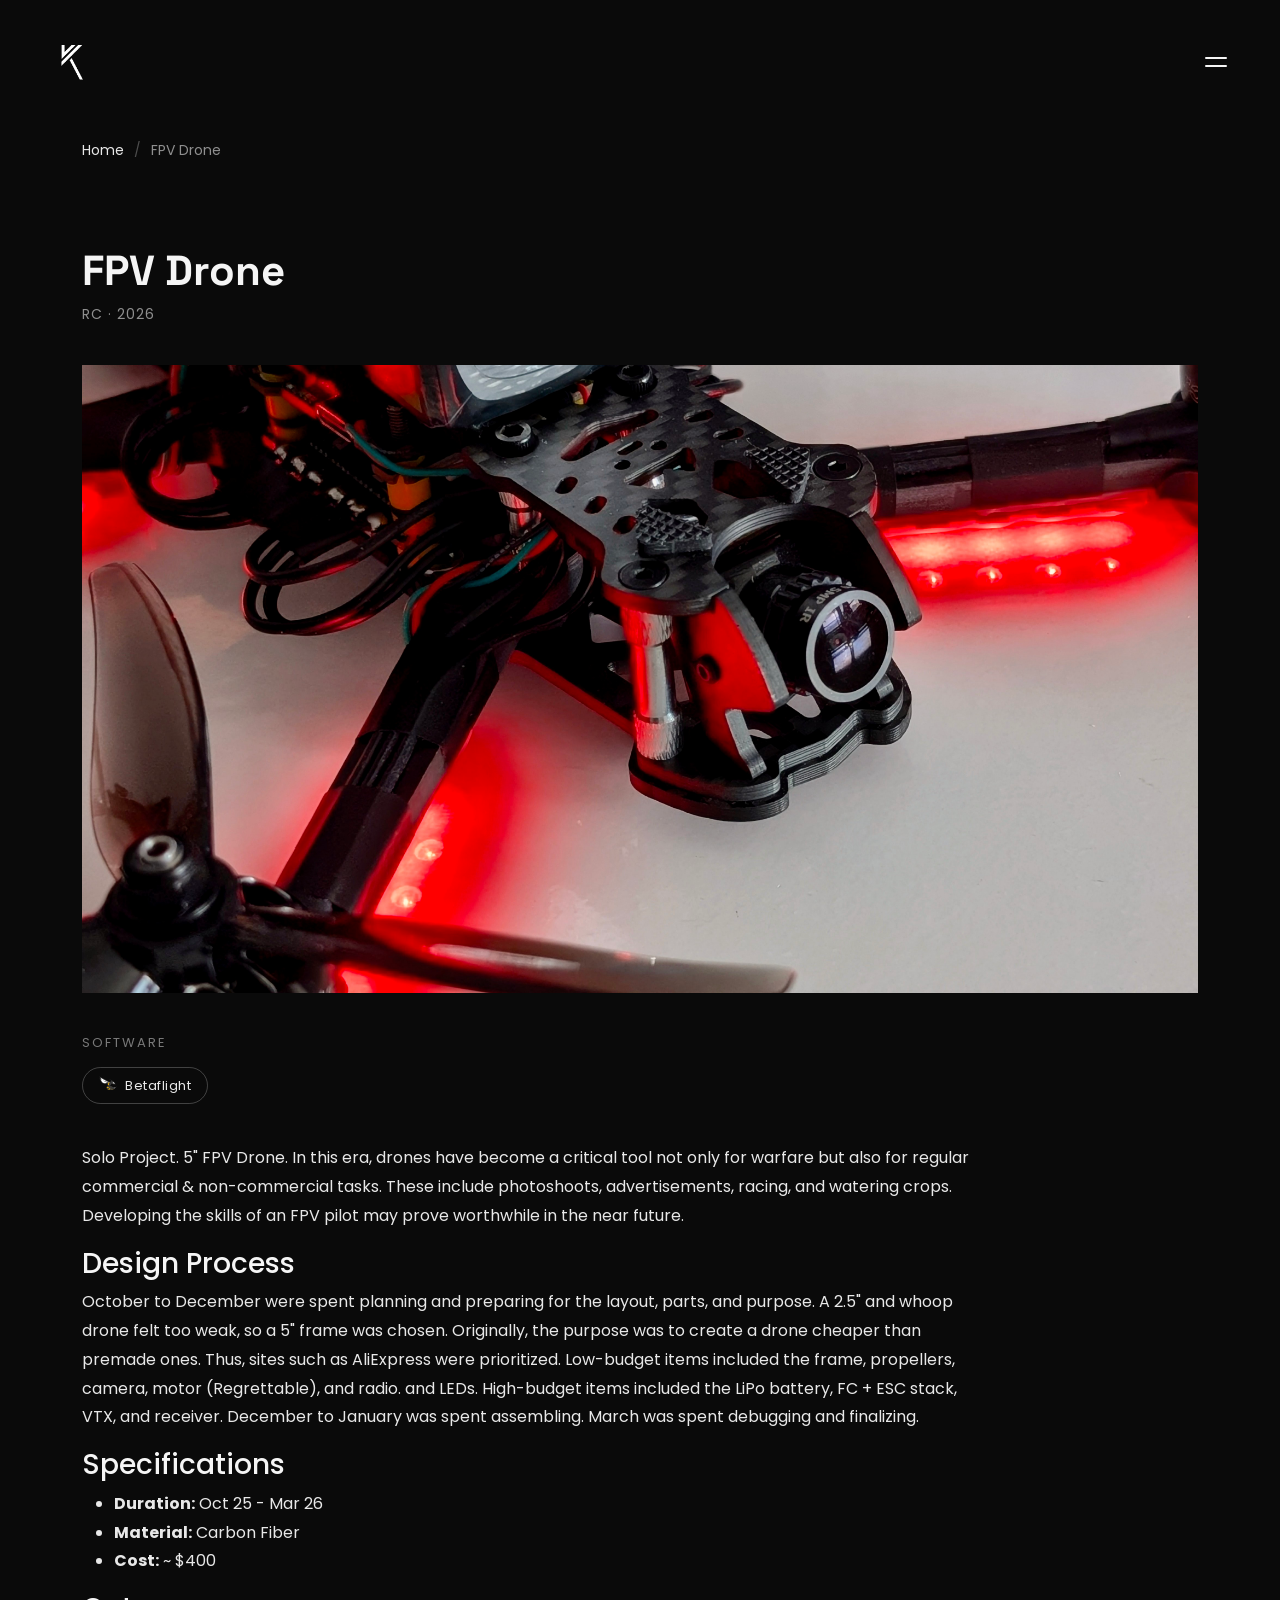
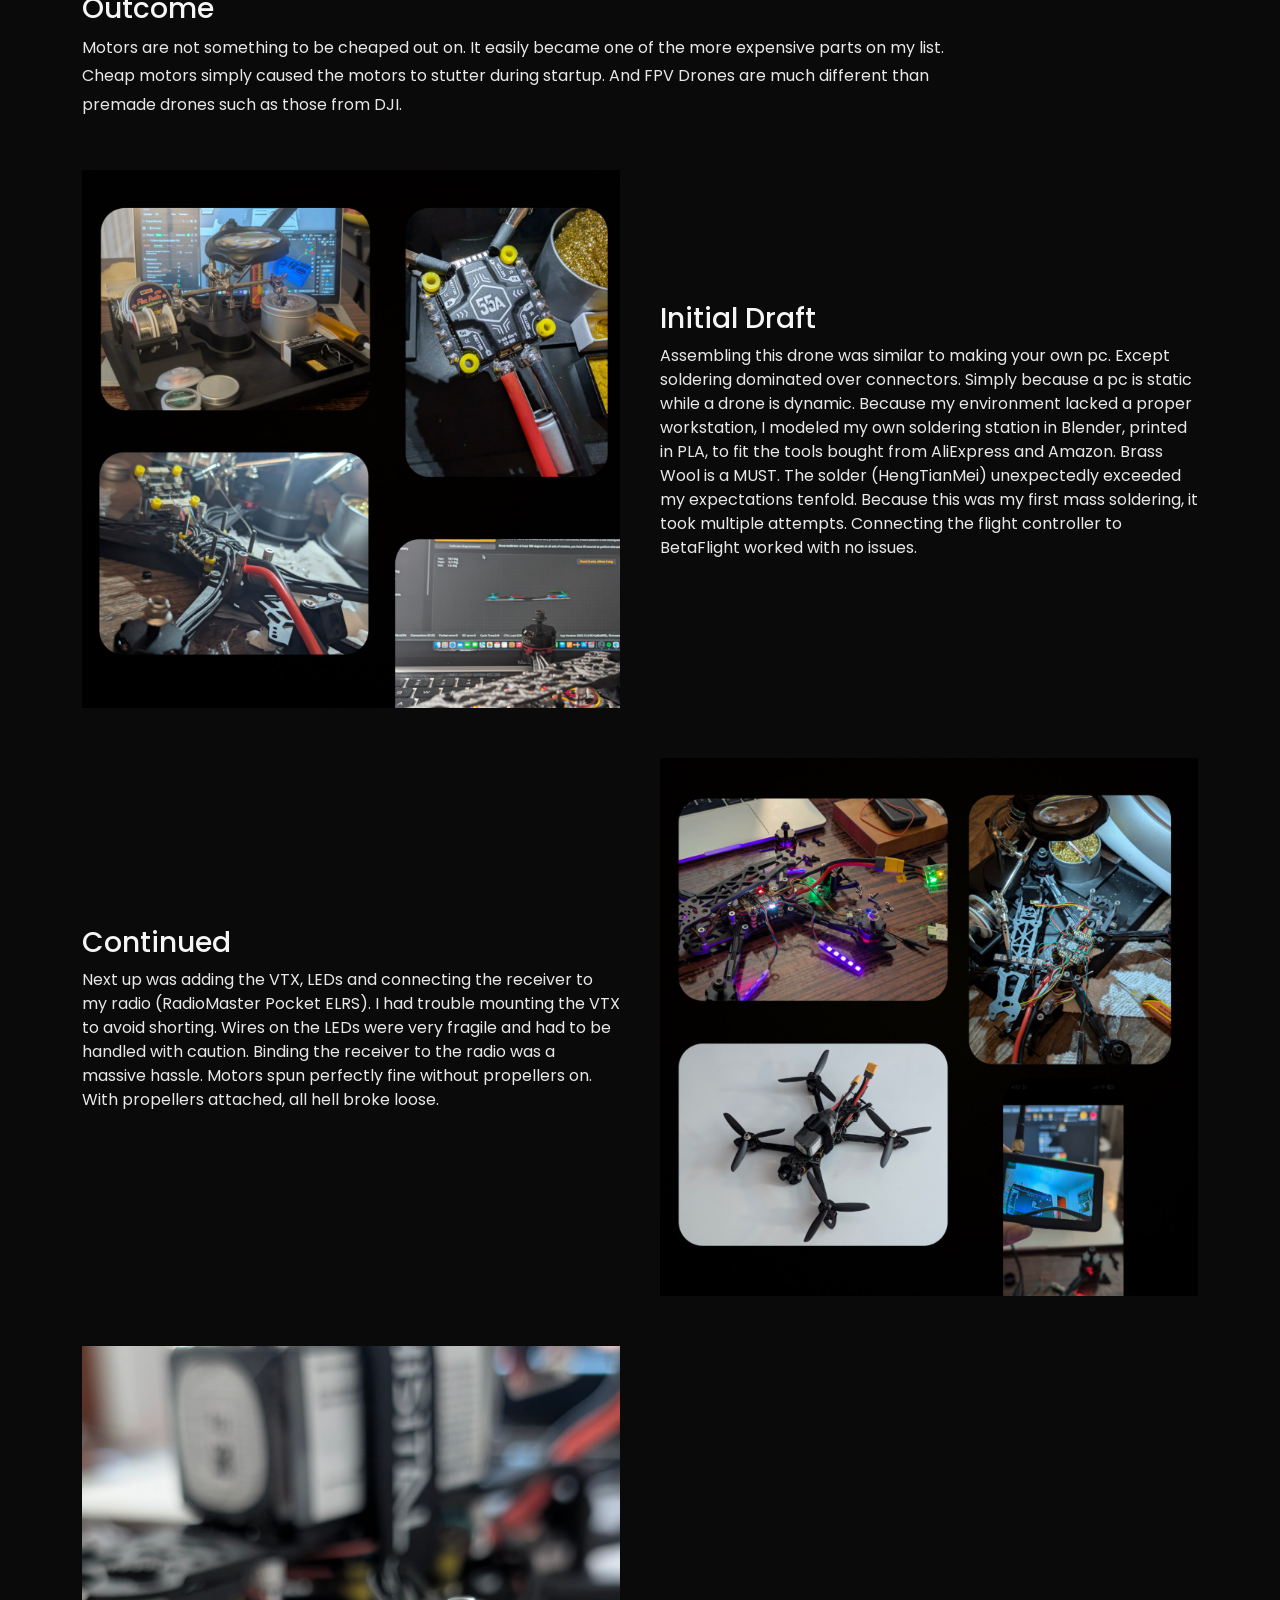
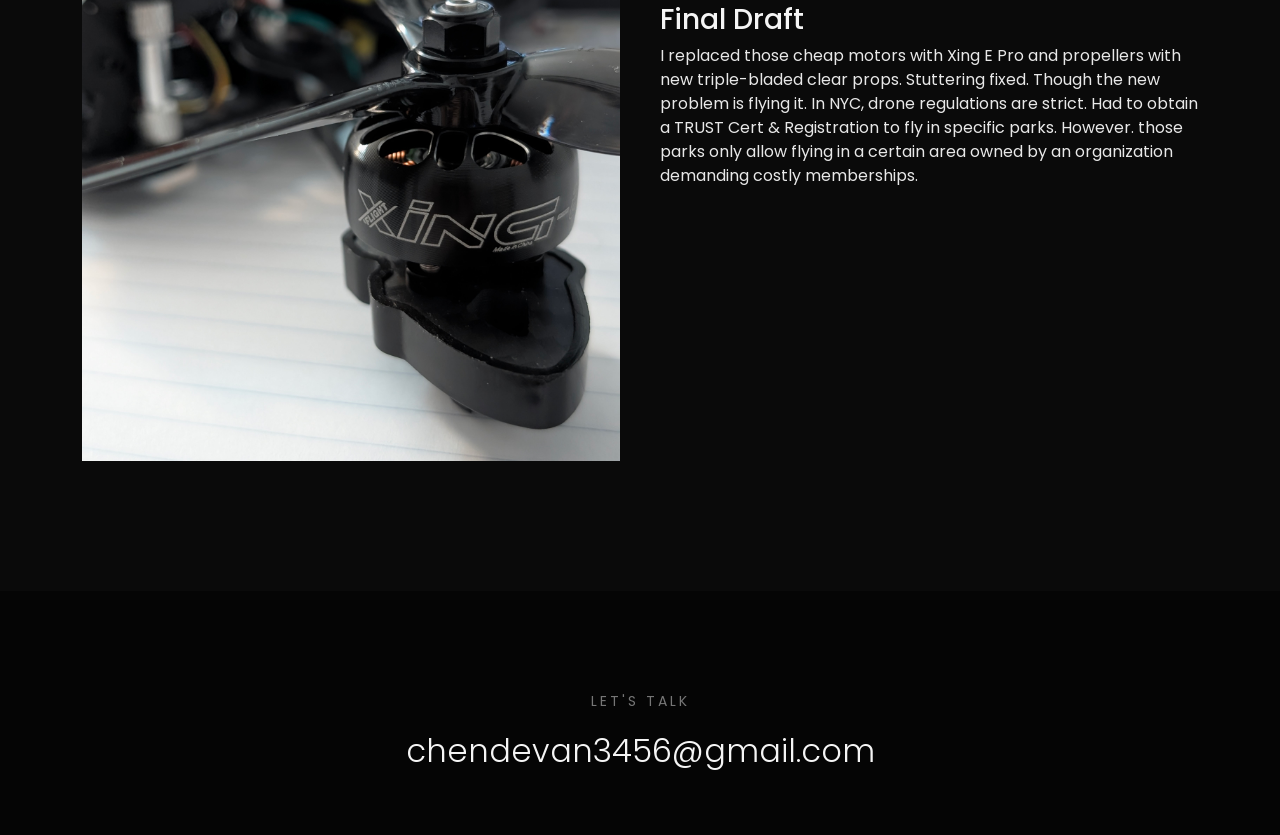
==== commit 81e98b55: "Adding to MechE P1" ====
--- a/projects/meche-1.html
+++ b/projects/meche-1.html
@@ -90,9 +90,8 @@
             Solo Project. 5" FPV Drone. In this era, drones have become a critical tool not only for warfare but also for regular commercial & non-commercial tasks. These include photoshoots, advertisements, racing, and watering crops. Developing the skills of an FPV pilot may prove worthwhile in the near future. 
           <h3 class="project-detail-subhead">Design Process</h3>
           <p>
-            Write about your design/engineering process here — iterations, tradeoffs, constraints you worked within.
+            October to December were spent planning and preparing for the layout, parts, and purpose. A 2.5" and whoop drone felt too weak, so a 5" frame was chosen. Originally, the purpose was to create a drone cheaper than premade ones. Thus, sites such as AliExpress were prioritized. Low-budget items included the frame, propellers, camera, motor (Regrettable), and radio. and LEDs. High-budget items included the LiPo battery, FC + ESC stack, VTX, and receiver. December to January was spent assembling. March was spent debugging and finalizing.          
           </p>
-
           <h3 class="project-detail-subhead">Specifications</h3>
           <ul class="project-detail-specs">
             <li><strong>Duration:</strong> Oct 25 - Mar 26</li>
@@ -102,7 +101,7 @@
 
           <h3 class="project-detail-subhead">Outcome</h3>
           <p>
-            Wrap-up — what worked, what you learned, what's next.
+            Motors are not something to be cheaped out on. It easily became one of the more expensive parts on my list. Cheap motors simply caused the motors to stutter during startup. And FPV Drones are much different than premade drones such as those from DJI.
           </p>
         </div>
 
@@ -112,9 +111,9 @@
             <img src="../assets/img/portfolio/PROJECT1-split-1.jpg" alt="">
           </div>
           <div class="split-text">
-            <h3 class="project-detail-subhead">Section Title</h3>
+            <h3 class="project-detail-subhead">Initial Draft</h3>
             <p>
-              Write additional detail here — a specific feature, a testing process, a close-up explanation that pairs well with the image beside it.
+              Assembling this drone was similar to making your own pc. Except soldering dominated over connectors. Simply because a pc is static while a drone is dynamic. Because my environment lacked a proper workstation, I modeled my own soldering station in Blender, printed in PLA, to fit the tools bought from AliExpress and Amazon. Brass Wool is a MUST. The solder (HengTianMei) unexpectedly exceeded my expectations tenfold. Because this was my first mass soldering, it took multiple attempts. Connecting the flight controller to BetaFlight worked with no issues. 
             </p>
           </div>
         </div>
@@ -122,9 +121,9 @@
 
         <div class="project-detail-split">
           <div class="split-text">
-            <h3 class="project-detail-subhead">Section Title</h3>
+            <h3 class="project-detail-subhead">Continued</h3>
             <p>
-              dwqadwqaddq
+              Next up was adding the VTX, LEDs and connecting the receiver to my radio (RadioMaster Pocket ELRS). I had trouble mounting the VTX to avoid shorting. Wires on the LEDs were very fragile and had to be handled with caution. Binding the receiver to the radio was a massive hassle. Motors spun perfectly fine without propellers on. With propellers attached, all hell broke loose.
             </p>
           </div>
           <div class="split-image">
@@ -137,9 +136,9 @@
             <img src="../assets/img/portfolio/PROJECT1-split-3.jpg" alt="">
           </div>
           <div class="split-text">
-            <h3 class="project-detail-subhead">Section Title</h3>
+            <h3 class="project-detail-subhead">Final Draft</h3>
             <p>
-              Write additional detail here — a specific feature, a testing process, a close-up explanation that pairs well with the image beside it.
+              I replaced those cheap motors with Xing E Pro and propellers with new triple-bladed clear props. Stuttering fixed. Though the new problem is flying it. In NYC, drone regulations are strict. Had to obtain a TRUST Cert & Registration to fly in specific parks. However. those parks only allow flying in a certain area owned by an organization demanding costly memberships.
             </p>
           </div>
         </div>
--- a/assets/css/main.css
+++ b/assets/css/main.css
@@ -688,7 +688,7 @@
 }
 
 .project-detail-body {
-  max-width: 720px;
+  max-width: 900px;
   margin-bottom: 50px;
   font-size: 16px;
   line-height: 1.8;
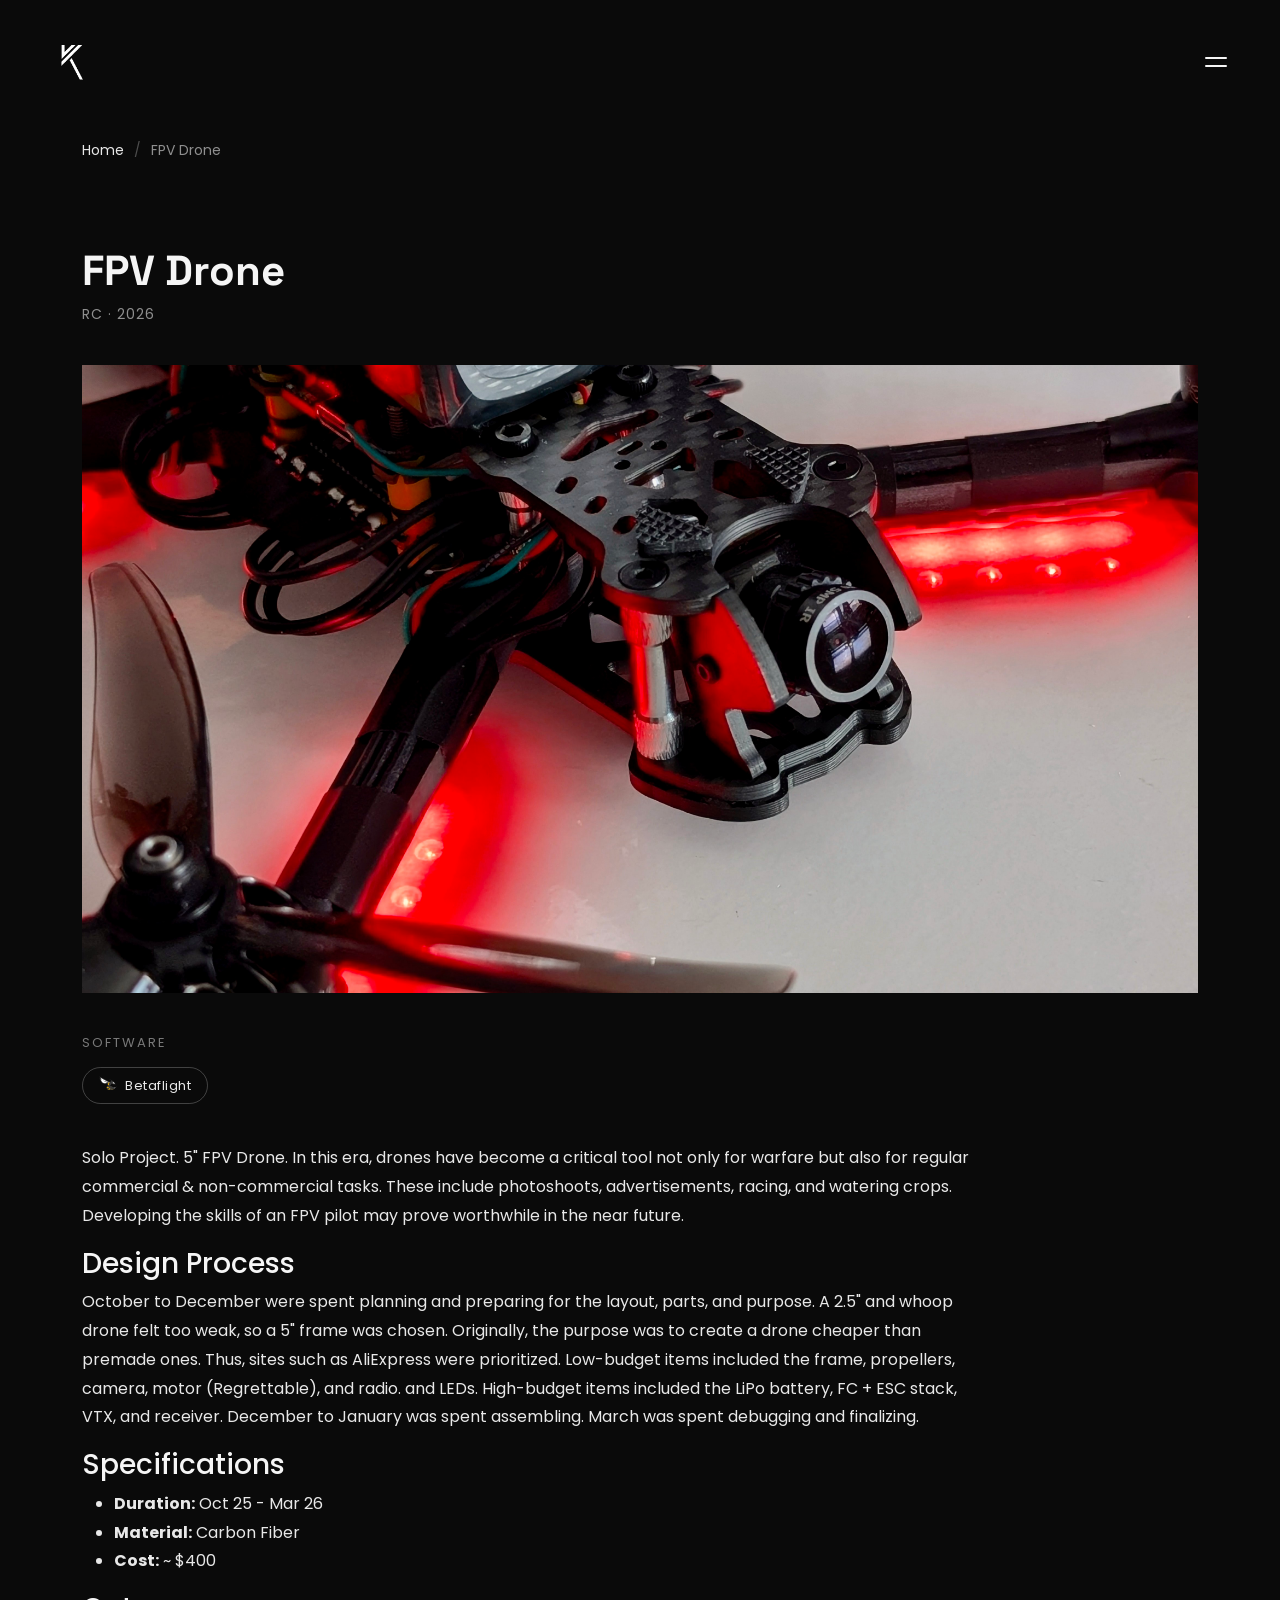
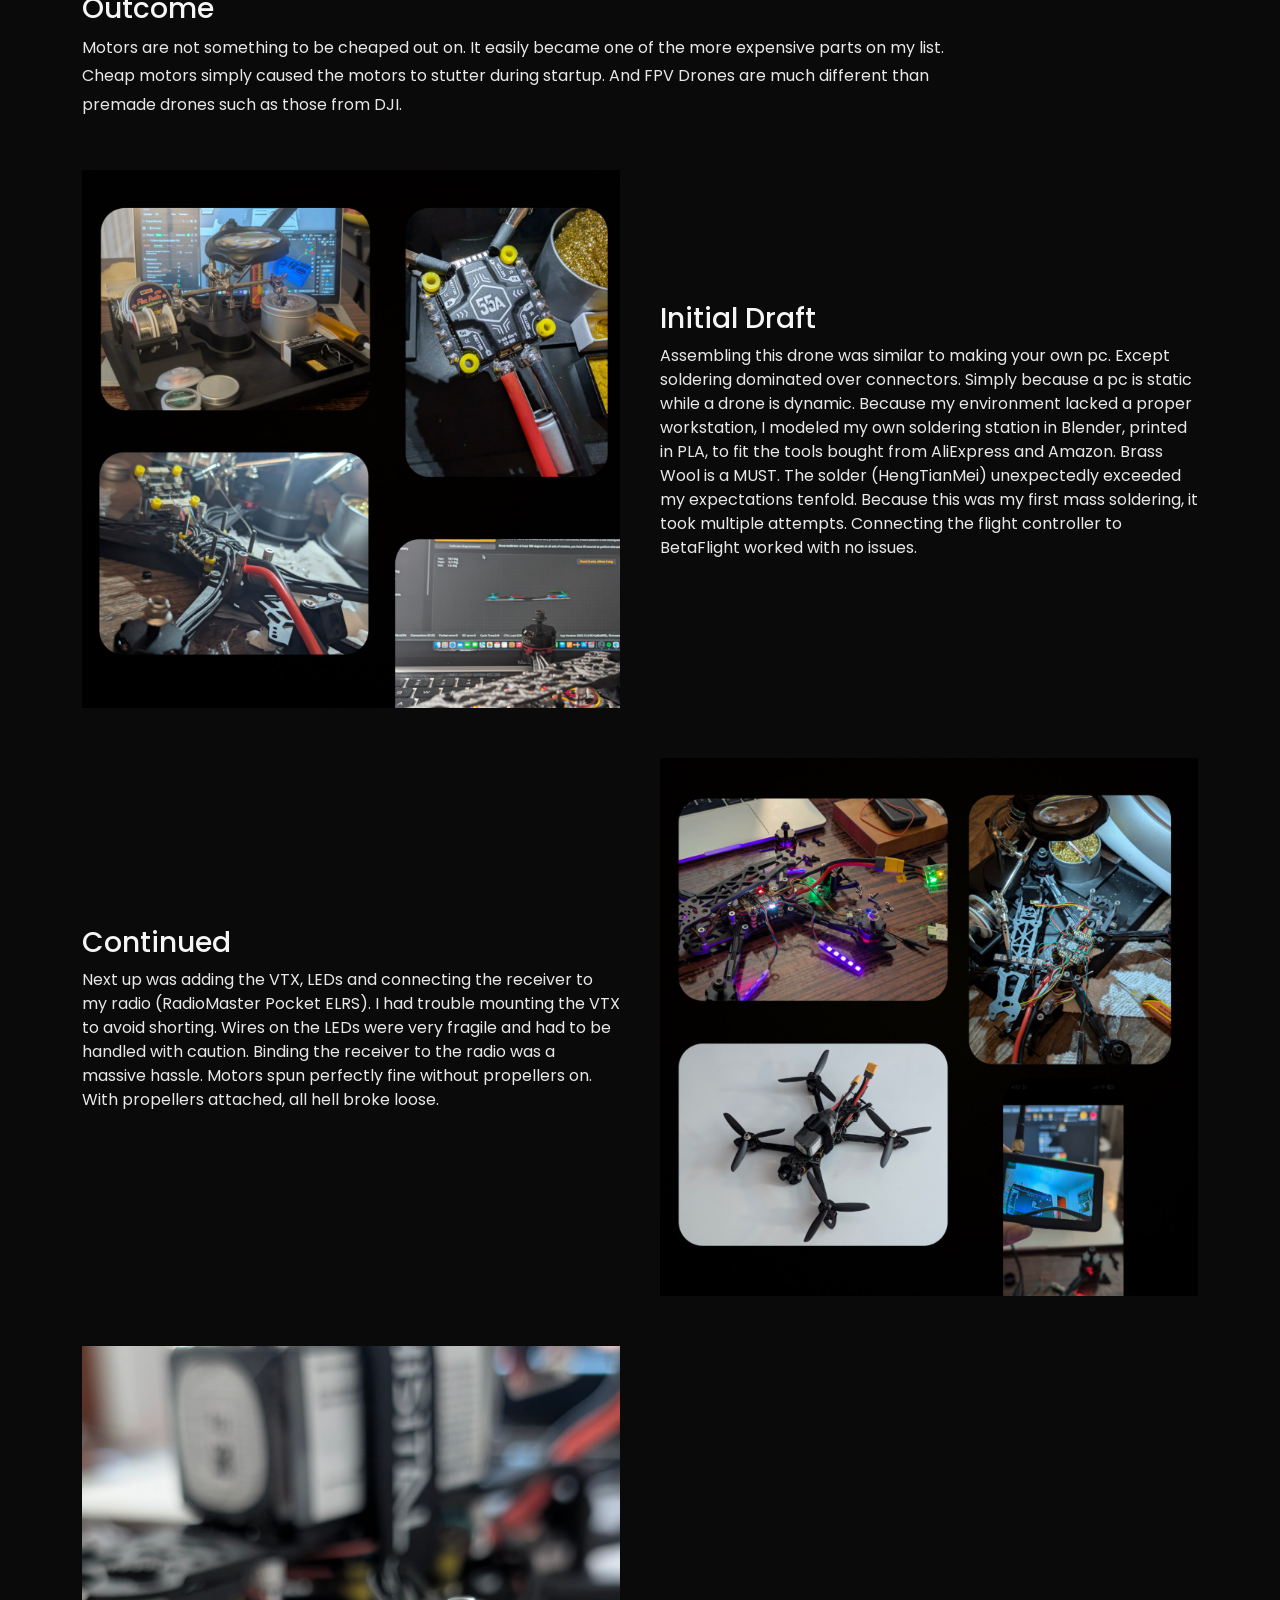
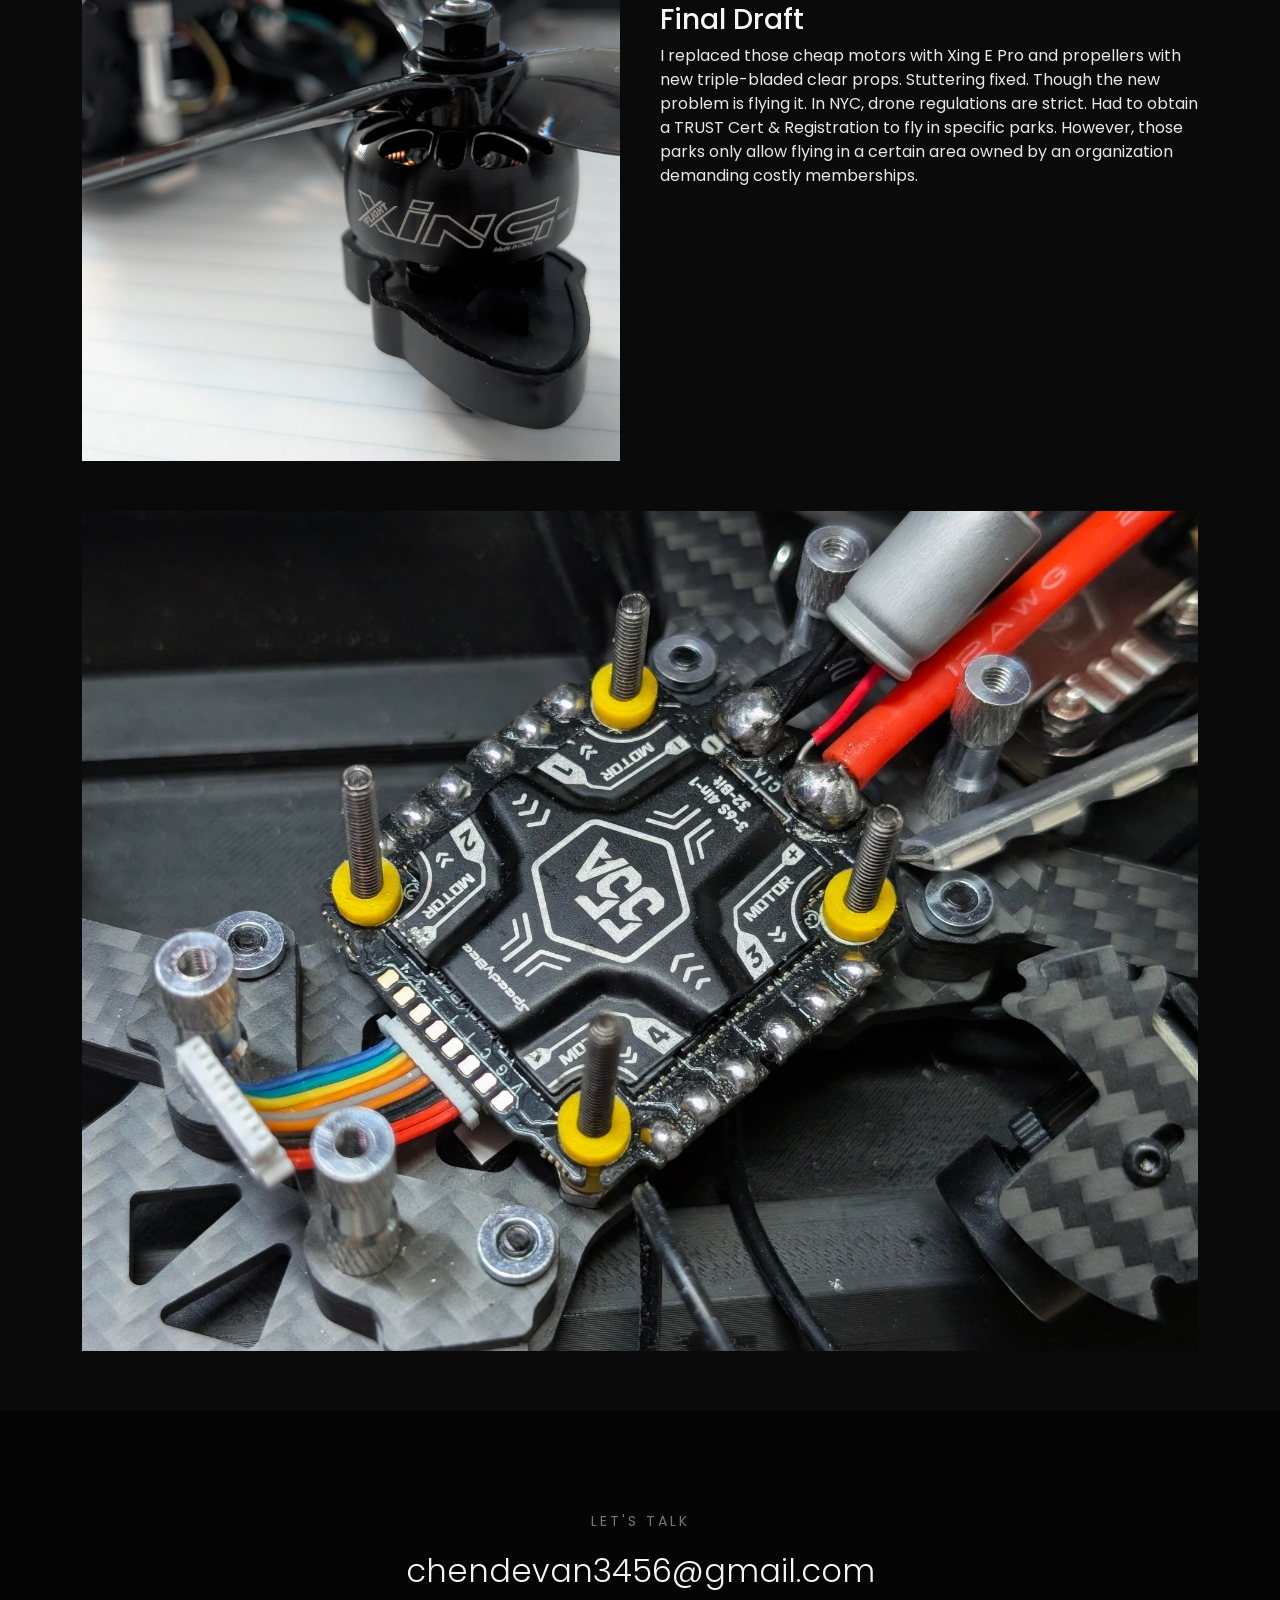
==== commit 9923ddf5: "Finalize MechE P1" ====
--- a/projects/meche-1.html
+++ b/projects/meche-1.html
@@ -138,7 +138,7 @@
           <div class="split-text">
             <h3 class="project-detail-subhead">Final Draft</h3>
             <p>
-              I replaced those cheap motors with Xing E Pro and propellers with new triple-bladed clear props. Stuttering fixed. Though the new problem is flying it. In NYC, drone regulations are strict. Had to obtain a TRUST Cert & Registration to fly in specific parks. However. those parks only allow flying in a certain area owned by an organization demanding costly memberships.
+              I replaced those cheap motors with Xing E Pro and propellers with new triple-bladed clear props. Stuttering fixed. Though the new problem is flying it. In NYC, drone regulations are strict. Had to obtain a TRUST Cert & Registration to fly in specific parks. However, those parks only allow flying in a certain area owned by an organization demanding costly memberships.
             </p>
           </div>
         </div>
@@ -146,8 +146,7 @@
 
 
         <div class="project-detail-gallery">
-          <img src="../assets/img/portfolio/PROJECT-gallery-1.jpg" alt="">
-          <img src="../assets/img/portfolio/PROJECT-gallery-2.jpg" alt="">
+          <img src="../assets/img/portfolio/PROJECT1-gallery-1.jpg" alt="">
           <!-- add as many <img> lines as needed, no limit -->
         </div>
 
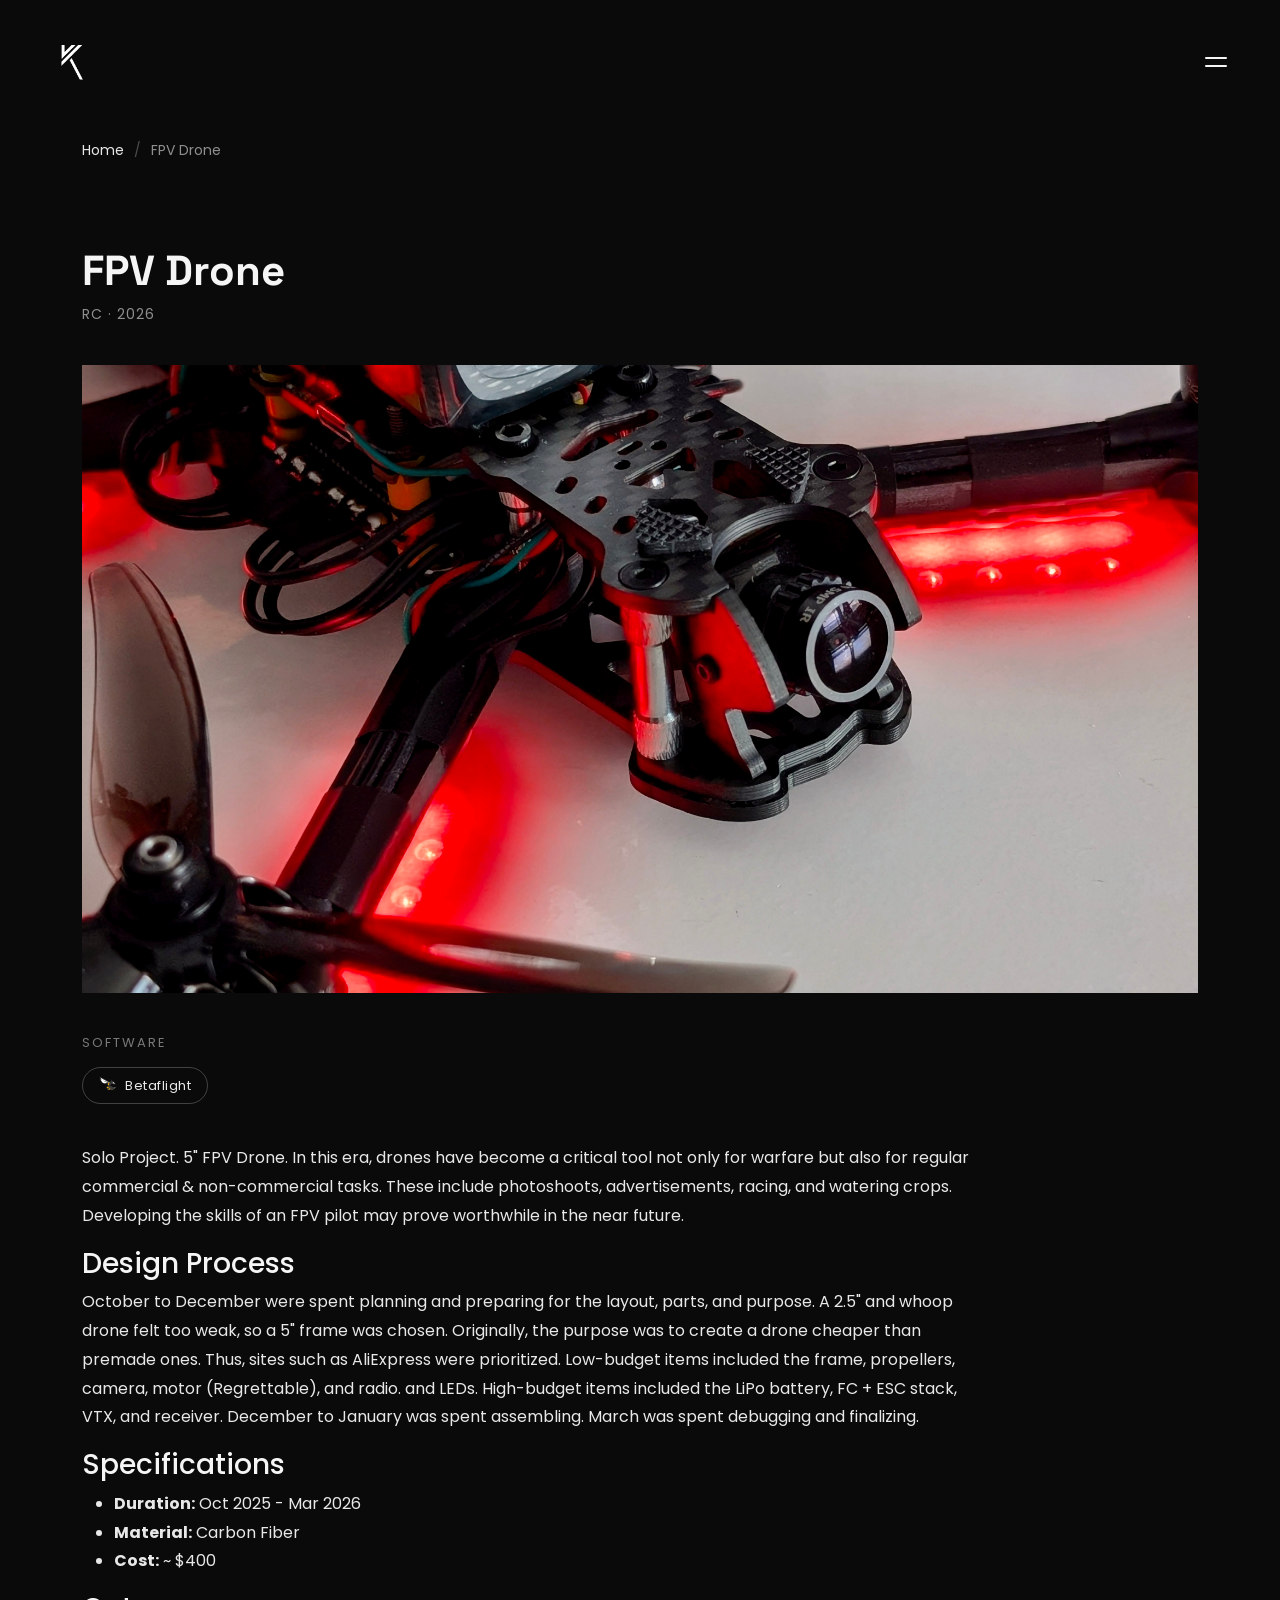
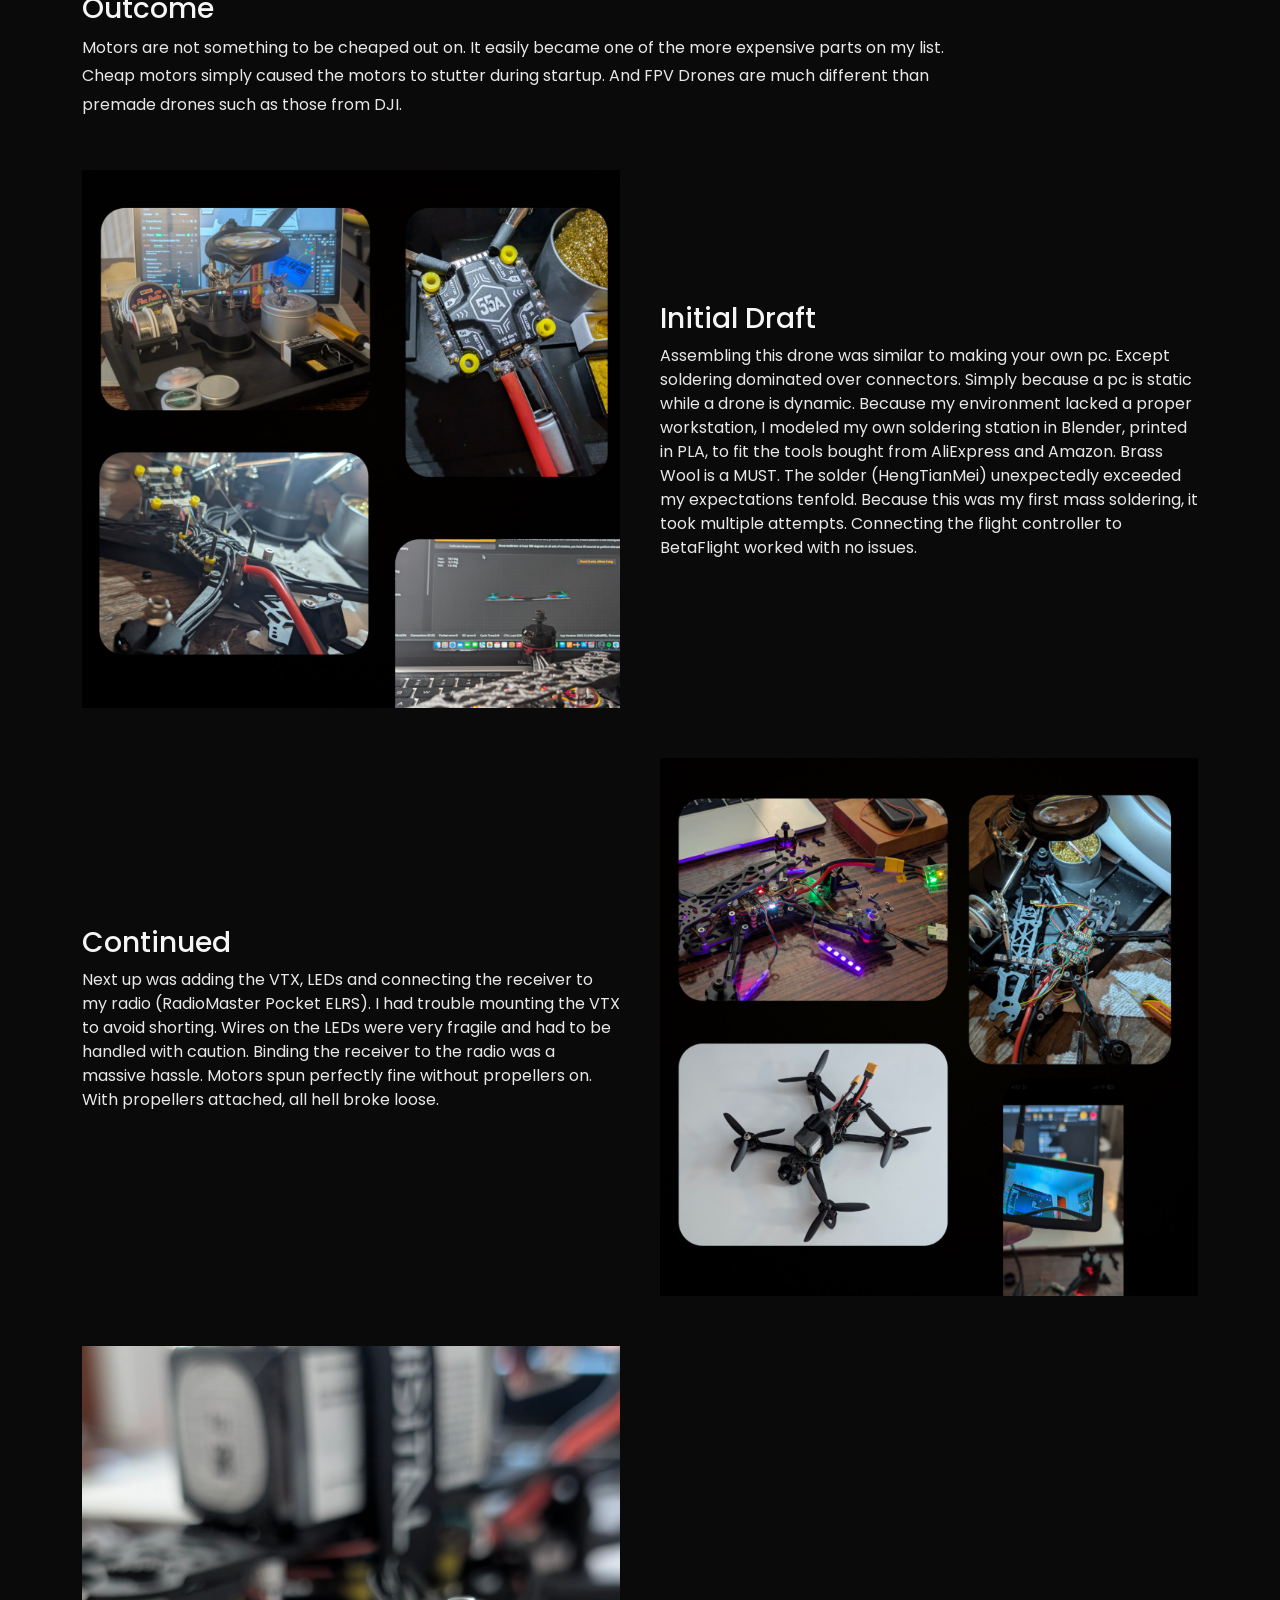
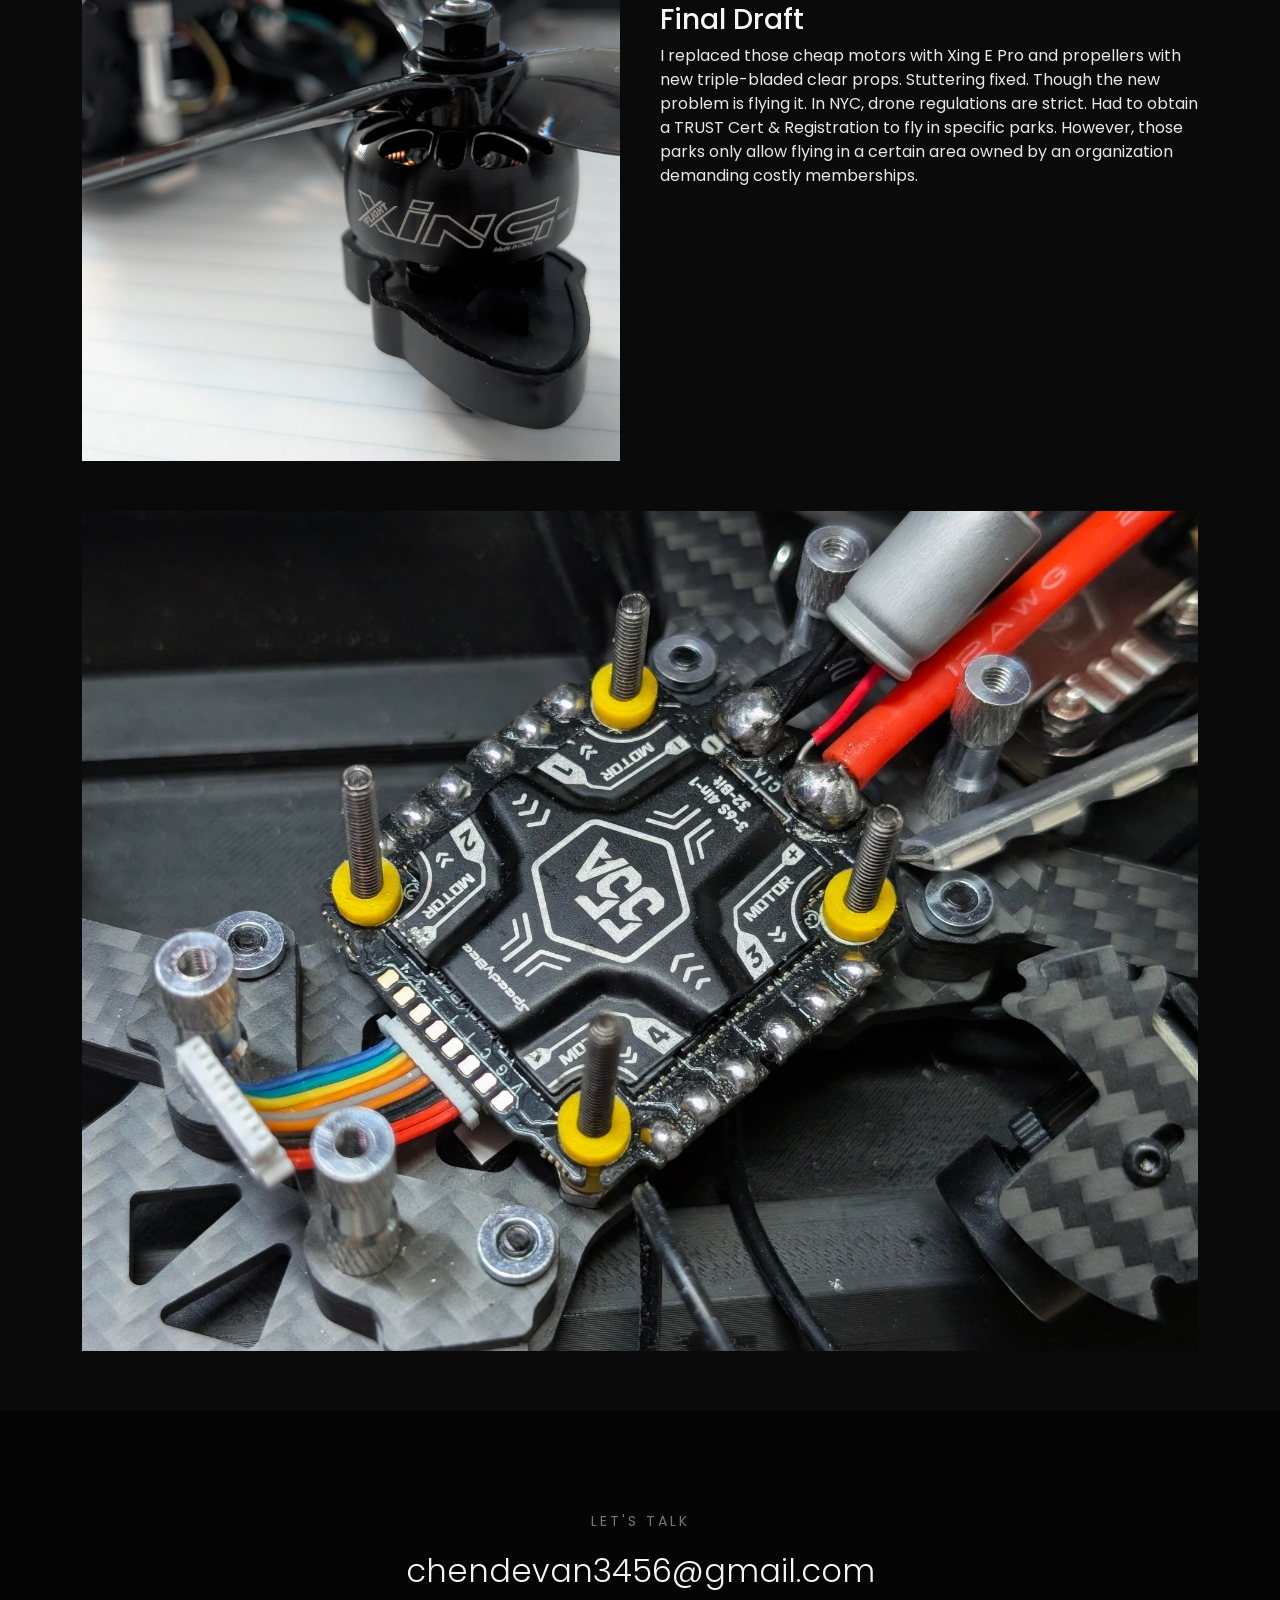
==== commit 01c7e466: "Adding to MEP2" ====
--- a/projects/meche-1.html
+++ b/projects/meche-1.html
@@ -94,7 +94,7 @@
           </p>
           <h3 class="project-detail-subhead">Specifications</h3>
           <ul class="project-detail-specs">
-            <li><strong>Duration:</strong> Oct 25 - Mar 26</li>
+            <li><strong>Duration:</strong> Oct 2025 - Mar 2026</li>
             <li><strong>Material:</strong> Carbon Fiber</li>
             <li><strong>Cost:</strong> ~ $400</li>
           </ul>
